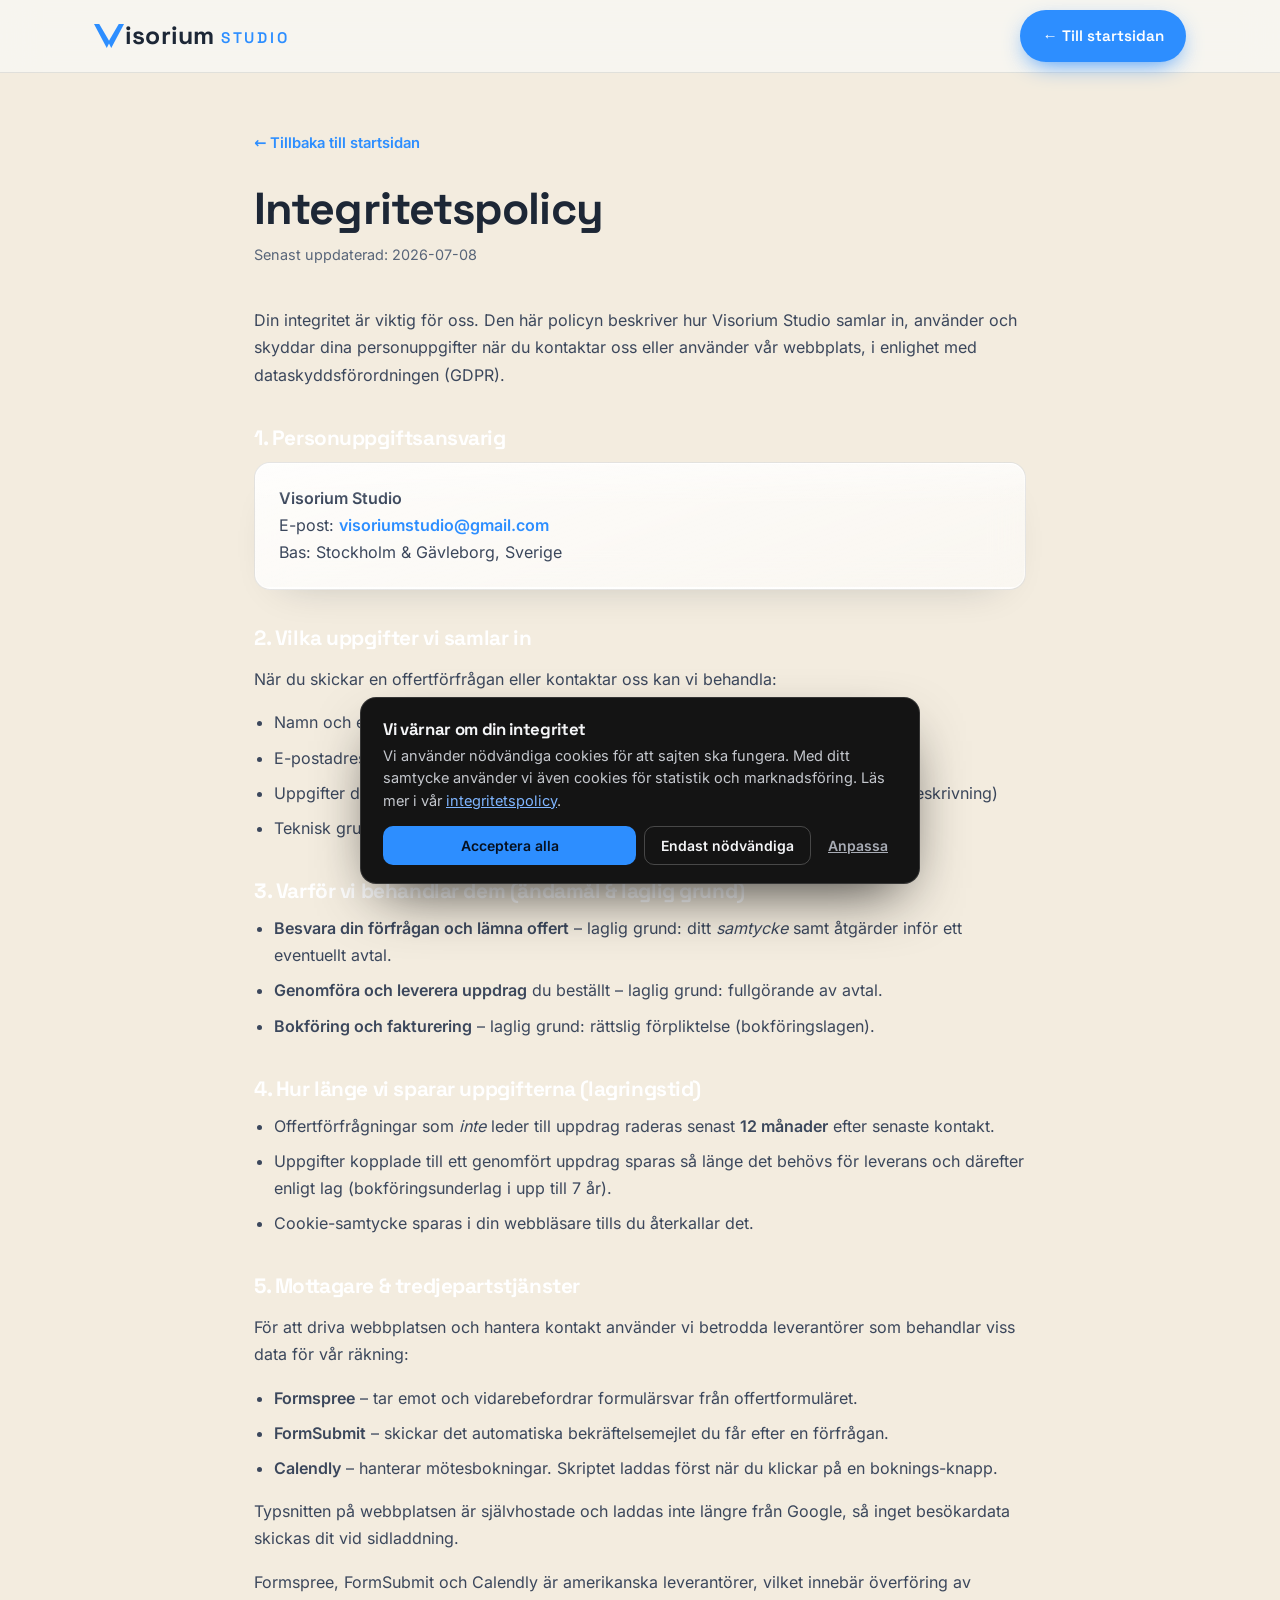
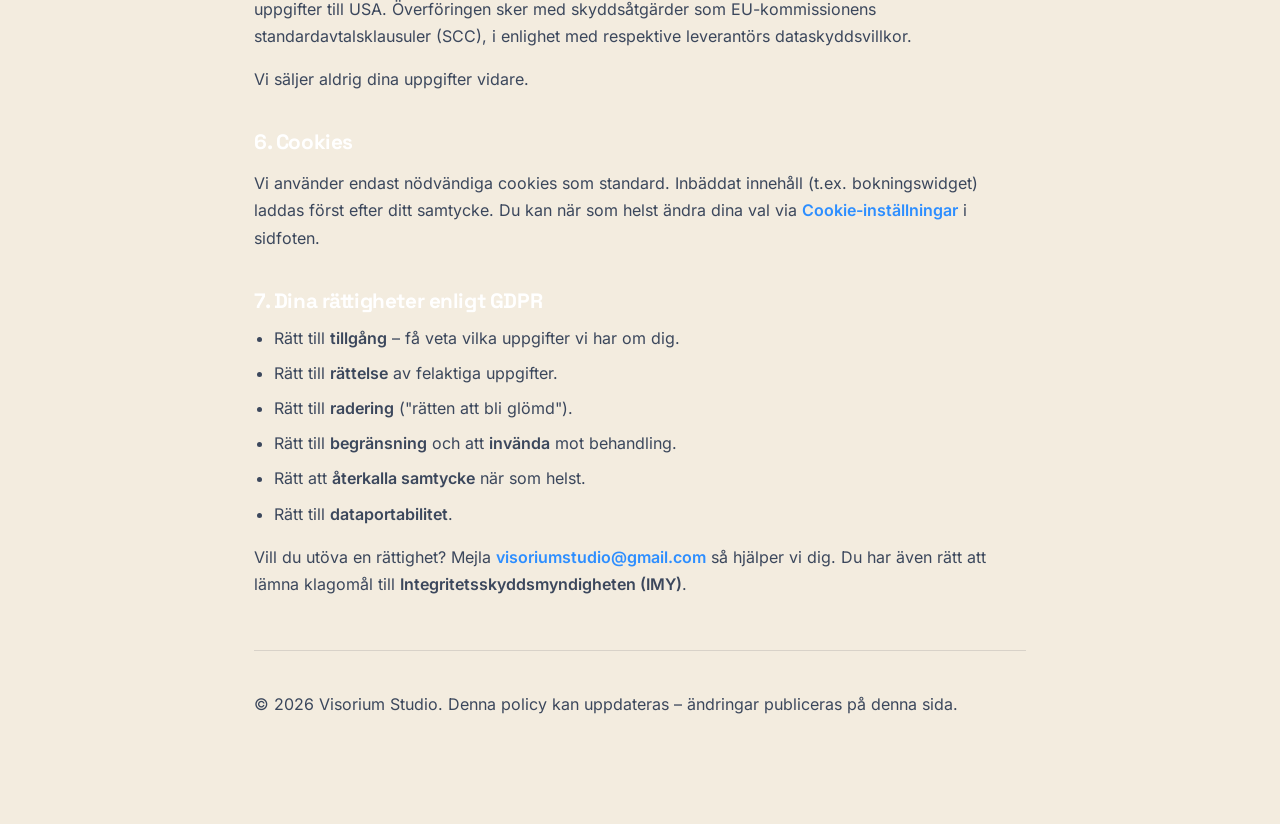
==== integritetspolicy.html @ 83ce9130 "Cookie-samtycke: visa rutan vid varje besök + på alla sidor - consent.js sparar nu valet i sessionSt" ====
<!DOCTYPE html>
<html lang="sv">
<head>
<meta charset="UTF-8" />
<meta name="viewport" content="width=device-width, initial-scale=1.0" />
<title>Integritetspolicy — Visorium Studio</title>
<meta name="description" content="Så behandlar Visorium Studio dina personuppgifter enligt GDPR – vilka uppgifter vi samlar in, varför, hur länge vi sparar dem och dina rättigheter." />
<meta name="robots" content="index,follow" />
<meta http-equiv="Content-Security-Policy" content="default-src 'self'; base-uri 'self'; object-src 'none'; img-src 'self' data:; font-src 'self'; style-src 'self' 'unsafe-inline'; script-src 'self' 'unsafe-inline'; form-action 'self'" />
<meta name="referrer" content="strict-origin-when-cross-origin" />
<meta name="theme-color" content="#1b2740" />
<link rel="stylesheet" href="fonts.css" />
<link rel="stylesheet" href="styles.css" />
<link rel="stylesheet" href="aura.css?v=5" />
<link rel="stylesheet" href="experience.css?v=3" />
<style>
  .legal-wrap{max-width:820px;margin:0 auto;padding:130px 24px 90px}
  .legal-back{display:inline-flex;align-items:center;gap:.5em;margin-bottom:28px}
  .legal h1{font-size:clamp(2rem,4vw,2.8rem);margin:0 0 10px}
  .legal .updated{color:var(--muted-2);font-size:.9rem;margin:0 0 40px}
  .legal h2{font-size:1.3rem;margin:38px 0 12px;color:#fff}
  .legal p,.legal li{color:var(--muted);font-size:1rem;line-height:1.7}
  .legal ul{padding-left:20px;display:grid;gap:8px;margin:0 0 8px}
  .legal a{color:var(--accent);font-weight:600}
  .legal .card{padding:22px 24px;margin:0 0 12px}
  .legal .card p{margin:0}
  .legal-foot{margin-top:52px;padding-top:24px;border-top:1px solid var(--border);color:var(--muted-2);font-size:.9rem}
</style>
</head>
<body>

<header class="site-header scrolled" id="header">
  <div class="container header-inner">
    <a href="index.html" class="brand" aria-label="Visorium Studio – till startsidan">
      <svg class="brand-mark" viewBox="0 0 80 64" aria-hidden="true">
        <polygon points="0,0 34,64 42,48 14,0" fill="var(--accent)"></polygon>
        <polygon points="80,0 46,64 38,48 66,0" fill="var(--accent)"></polygon>
      </svg>
      <span class="brand-word">isorium<span class="brand-sub">STUDIO</span></span>
    </a>
    <a href="index.html" class="btn btn-accent">← Till startsidan</a>
  </div>
</header>

<main id="main" class="legal">
  <div class="legal-wrap">
    <a href="index.html" class="legal-back card-link">← Tillbaka till startsidan</a>

    <h1>Integritetspolicy</h1>
    <p class="updated">Senast uppdaterad: 2026-07-08</p>

    <p>Din integritet är viktig för oss. Den här policyn beskriver hur Visorium Studio samlar in, använder och skyddar dina personuppgifter när du kontaktar oss eller använder vår webbplats, i enlighet med dataskyddsförordningen (GDPR).</p>

    <h2>1. Personuppgiftsansvarig</h2>
    <div class="card">
      <p><strong>Visorium Studio</strong><br />
      E-post: <a href="mailto:visoriumstudio@gmail.com">visoriumstudio@gmail.com</a><br />
      Bas: Stockholm &amp; Gävleborg, Sverige</p>
    </div>

    <h2>2. Vilka uppgifter vi samlar in</h2>
    <p>När du skickar en offertförfrågan eller kontaktar oss kan vi behandla:</p>
    <ul>
      <li>Namn och eventuellt företagsnamn</li>
      <li>E-postadress och telefonnummer</li>
      <li>Uppgifter du själv lämnar om ditt uppdrag (typ, budgetram, plats, önskad tidpunkt, beskrivning)</li>
      <li>Teknisk grunddata (t.ex. samtyckesval för cookies)</li>
    </ul>

    <h2>3. Varför vi behandlar dem (ändamål &amp; laglig grund)</h2>
    <ul>
      <li><strong>Besvara din förfrågan och lämna offert</strong> – laglig grund: ditt <em>samtycke</em> samt åtgärder inför ett eventuellt avtal.</li>
      <li><strong>Genomföra och leverera uppdrag</strong> du beställt – laglig grund: fullgörande av avtal.</li>
      <li><strong>Bokföring och fakturering</strong> – laglig grund: rättslig förpliktelse (bokföringslagen).</li>
    </ul>

    <h2>4. Hur länge vi sparar uppgifterna (lagringstid)</h2>
    <ul>
      <li>Offertförfrågningar som <em>inte</em> leder till uppdrag raderas senast <strong>12 månader</strong> efter senaste kontakt.</li>
      <li>Uppgifter kopplade till ett genomfört uppdrag sparas så länge det behövs för leverans och därefter enligt lag (bokföringsunderlag i upp till 7 år).</li>
      <li>Cookie-samtycke sparas i din webbläsare tills du återkallar det.</li>
    </ul>

    <h2>5. Mottagare &amp; tredjepartstjänster</h2>
    <p>För att driva webbplatsen och hantera kontakt använder vi betrodda leverantörer som behandlar viss data för vår räkning:</p>
    <ul>
      <li><strong>Formspree</strong> – tar emot och vidarebefordrar formulärsvar från offertformuläret.</li>
      <li><strong>FormSubmit</strong> – skickar det automatiska bekräftelsemejlet du får efter en förfrågan.</li>
      <li><strong>Calendly</strong> – hanterar mötesbokningar. Skriptet laddas först när du klickar på en boknings-knapp.</li>
    </ul>
    <p>Typsnitten på webbplatsen är självhostade och laddas inte längre från Google, så inget besökardata skickas dit vid sidladdning.</p>
    <p>Formspree, FormSubmit och Calendly är amerikanska leverantörer, vilket innebär överföring av uppgifter till USA. Överföringen sker med skyddsåtgärder som EU-kommissionens standardavtalsklausuler (SCC), i enlighet med respektive leverantörs dataskyddsvillkor.</p>
    <p>Vi säljer aldrig dina uppgifter vidare.</p>

    <h2>6. Cookies</h2>
    <p>Vi använder endast nödvändiga cookies som standard. Inbäddat innehåll (t.ex. bokningswidget) laddas först efter ditt samtycke. Du kan när som helst ändra dina val via <a href="index.html" data-cookie-settings>Cookie-inställningar</a> i sidfoten.</p>

    <h2>7. Dina rättigheter enligt GDPR</h2>
    <ul>
      <li>Rätt till <strong>tillgång</strong> – få veta vilka uppgifter vi har om dig.</li>
      <li>Rätt till <strong>rättelse</strong> av felaktiga uppgifter.</li>
      <li>Rätt till <strong>radering</strong> ("rätten att bli glömd").</li>
      <li>Rätt till <strong>begränsning</strong> och att <strong>invända</strong> mot behandling.</li>
      <li>Rätt att <strong>återkalla samtycke</strong> när som helst.</li>
      <li>Rätt till <strong>dataportabilitet</strong>.</li>
    </ul>
    <p>Vill du utöva en rättighet? Mejla <a href="mailto:visoriumstudio@gmail.com">visoriumstudio@gmail.com</a> så hjälper vi dig. Du har även rätt att lämna klagomål till <strong>Integritetsskyddsmyndigheten (IMY)</strong>.</p>

    <div class="legal-foot">
      <p>© <span id="year"></span> Visorium Studio. Denna policy kan uppdateras – ändringar publiceras på denna sida.</p>
    </div>
  </div>
</main>

<script>document.getElementById('year').textContent=new Date().getFullYear();</script>
<script src="consent.js?v=3"></script>
</body>
</html>
---- fonts.css ----
/* latin-ext */
@font-face {
  font-family: 'Inter';
  font-style: normal;
  font-weight: 400;
  font-display: swap;
  src: url(/fonts/inter-latin-ext.woff2) format('woff2');
  unicode-range: U+0100-02BA, U+02BD-02C5, U+02C7-02CC, U+02CE-02D7, U+02DD-02FF, U+0304, U+0308, U+0329, U+1D00-1DBF, U+1E00-1E9F, U+1EF2-1EFF, U+2020, U+20A0-20AB, U+20AD-20C0, U+2113, U+2C60-2C7F, U+A720-A7FF;
}
/* latin */
@font-face {
  font-family: 'Inter';
  font-style: normal;
  font-weight: 400;
  font-display: swap;
  src: url(/fonts/inter-latin.woff2) format('woff2');
  unicode-range: U+0000-00FF, U+0131, U+0152-0153, U+02BB-02BC, U+02C6, U+02DA, U+02DC, U+0304, U+0308, U+0329, U+2000-206F, U+20AC, U+2122, U+2191, U+2193, U+2212, U+2215, U+FEFF, U+FFFD;
}
/* latin-ext */
@font-face {
  font-family: 'Inter';
  font-style: normal;
  font-weight: 500;
  font-display: swap;
  src: url(/fonts/inter-latin-ext.woff2) format('woff2');
  unicode-range: U+0100-02BA, U+02BD-02C5, U+02C7-02CC, U+02CE-02D7, U+02DD-02FF, U+0304, U+0308, U+0329, U+1D00-1DBF, U+1E00-1E9F, U+1EF2-1EFF, U+2020, U+20A0-20AB, U+20AD-20C0, U+2113, U+2C60-2C7F, U+A720-A7FF;
}
/* latin */
@font-face {
  font-family: 'Inter';
  font-style: normal;
  font-weight: 500;
  font-display: swap;
  src: url(/fonts/inter-latin.woff2) format('woff2');
  unicode-range: U+0000-00FF, U+0131, U+0152-0153, U+02BB-02BC, U+02C6, U+02DA, U+02DC, U+0304, U+0308, U+0329, U+2000-206F, U+20AC, U+2122, U+2191, U+2193, U+2212, U+2215, U+FEFF, U+FFFD;
}
/* latin-ext */
@font-face {
  font-family: 'Inter';
  font-style: normal;
  font-weight: 600;
  font-display: swap;
  src: url(/fonts/inter-latin-ext.woff2) format('woff2');
  unicode-range: U+0100-02BA, U+02BD-02C5, U+02C7-02CC, U+02CE-02D7, U+02DD-02FF, U+0304, U+0308, U+0329, U+1D00-1DBF, U+1E00-1E9F, U+1EF2-1EFF, U+2020, U+20A0-20AB, U+20AD-20C0, U+2113, U+2C60-2C7F, U+A720-A7FF;
}
/* latin */
@font-face {
  font-family: 'Inter';
  font-style: normal;
  font-weight: 600;
  font-display: swap;
  src: url(/fonts/inter-latin.woff2) format('woff2');
  unicode-range: U+0000-00FF, U+0131, U+0152-0153, U+02BB-02BC, U+02C6, U+02DA, U+02DC, U+0304, U+0308, U+0329, U+2000-206F, U+20AC, U+2122, U+2191, U+2193, U+2212, U+2215, U+FEFF, U+FFFD;
}
/* latin-ext */
@font-face {
  font-family: 'Space Grotesk';
  font-style: normal;
  font-weight: 500;
  font-display: swap;
  src: url(/fonts/spacegrotesk-latin-ext.woff2) format('woff2');
  unicode-range: U+0100-02BA, U+02BD-02C5, U+02C7-02CC, U+02CE-02D7, U+02DD-02FF, U+0304, U+0308, U+0329, U+1D00-1DBF, U+1E00-1E9F, U+1EF2-1EFF, U+2020, U+20A0-20AB, U+20AD-20C0, U+2113, U+2C60-2C7F, U+A720-A7FF;
}
/* latin */
@font-face {
  font-family: 'Space Grotesk';
  font-style: normal;
  font-weight: 500;
  font-display: swap;
  src: url(/fonts/spacegrotesk-latin.woff2) format('woff2');
  unicode-range: U+0000-00FF, U+0131, U+0152-0153, U+02BB-02BC, U+02C6, U+02DA, U+02DC, U+0304, U+0308, U+0329, U+2000-206F, U+20AC, U+2122, U+2191, U+2193, U+2212, U+2215, U+FEFF, U+FFFD;
}
/* latin-ext */
@font-face {
  font-family: 'Space Grotesk';
  font-style: normal;
  font-weight: 600;
  font-display: swap;
  src: url(/fonts/spacegrotesk-latin-ext.woff2) format('woff2');
  unicode-range: U+0100-02BA, U+02BD-02C5, U+02C7-02CC, U+02CE-02D7, U+02DD-02FF, U+0304, U+0308, U+0329, U+1D00-1DBF, U+1E00-1E9F, U+1EF2-1EFF, U+2020, U+20A0-20AB, U+20AD-20C0, U+2113, U+2C60-2C7F, U+A720-A7FF;
}
/* latin */
@font-face {
  font-family: 'Space Grotesk';
  font-style: normal;
  font-weight: 600;
  font-display: swap;
  src: url(/fonts/spacegrotesk-latin.woff2) format('woff2');
  unicode-range: U+0000-00FF, U+0131, U+0152-0153, U+02BB-02BC, U+02C6, U+02DA, U+02DC, U+0304, U+0308, U+0329, U+2000-206F, U+20AC, U+2122, U+2191, U+2193, U+2212, U+2215, U+FEFF, U+FFFD;
}
/* latin-ext */
@font-face {
  font-family: 'Space Grotesk';
  font-style: normal;
  font-weight: 700;
  font-display: swap;
  src: url(/fonts/spacegrotesk-latin-ext.woff2) format('woff2');
  unicode-range: U+0100-02BA, U+02BD-02C5, U+02C7-02CC, U+02CE-02D7, U+02DD-02FF, U+0304, U+0308, U+0329, U+1D00-1DBF, U+1E00-1E9F, U+1EF2-1EFF, U+2020, U+20A0-20AB, U+20AD-20C0, U+2113, U+2C60-2C7F, U+A720-A7FF;
}
/* latin */
@font-face {
  font-family: 'Space Grotesk';
  font-style: normal;
  font-weight: 700;
  font-display: swap;
  src: url(/fonts/spacegrotesk-latin.woff2) format('woff2');
  unicode-range: U+0000-00FF, U+0131, U+0152-0153, U+02BB-02BC, U+02C6, U+02DA, U+02DC, U+0304, U+0308, U+0329, U+2000-206F, U+20AC, U+2122, U+2191, U+2193, U+2212, U+2215, U+FEFF, U+FFFD;
}
---- styles.css ----
/* ===== Visorium Studio — styles ===== */
/* Exklusiv mörkblå profil. Byt accent på EN rad: --accent (CTA) / --accent-2 (highlight). */
:root{
  --bg:#0c0c0c;            /* Neutral svart bas (som aura) */
  --bg-alt:#121212;
  --surface:#171717;
  --surface-2:#1f1f1f;
  --border:rgba(255,255,255,.08);
  --border-strong:rgba(255,255,255,.16);
  --text:#f4f5f7;
  --muted:#a8acb5;
  --muted-2:#7c7f88;
  --accent:#2D8EFF;        /* Elektrisk blå – CTA, länkar, fokus */
  --accent-deep:#1B6FE0;
  --accent-soft:rgba(45,142,255,.14);
  --accent-2:#5FE0FF;      /* Isblå/cyan – highlight, ikon-glow, läges-signatur */
  --radius:16px;
  --radius-sm:10px;
  --maxw:1140px;
  --ease:cubic-bezier(.2,.7,.2,1);
  --shadow:0 24px 60px -28px rgba(0,0,0,.75);
}

*{box-sizing:border-box}
html{scroll-behavior:smooth}
body{
  margin:0;background:var(--bg);color:var(--text);
  font-family:Inter,-apple-system,system-ui,"Segoe UI",sans-serif;
  font-size:16px;line-height:1.6;-webkit-font-smoothing:antialiased;
  overflow-x:hidden;
}
h1,h2,h3,h4{font-family:"Space Grotesk",Inter,sans-serif;line-height:1.1;letter-spacing:-.02em;margin:0}
a{color:inherit;text-decoration:none}
img,svg{max-width:100%;display:block}
.container{width:100%;max-width:var(--maxw);margin:0 auto;padding:0 24px}
.container.narrow{max-width:820px}

/* ===== Buttons ===== */
.btn{
  display:inline-flex;align-items:center;gap:.5em;cursor:pointer;
  font-family:"Space Grotesk",sans-serif;font-weight:600;font-size:.95rem;
  padding:.85em 1.4em;border-radius:999px;border:1px solid transparent;
  transition:transform .2s var(--ease),background .2s,border-color .2s,box-shadow .2s;
  white-space:nowrap;
}
.btn:active{transform:translateY(1px)}
.btn-accent{background:var(--accent);color:#06101f;box-shadow:0 8px 24px -8px var(--accent)}
.btn-accent:hover{background:#4FA0FF;transform:translateY(-2px)}
.btn-ghost{background:transparent;color:var(--text);border-color:var(--border-strong)}
.btn-ghost:hover{border-color:var(--accent);color:#fff}
.btn-outline{background:transparent;color:var(--text);border-color:var(--border-strong)}
.btn-outline:hover{border-color:var(--accent);background:var(--accent-soft)}
.btn.full{width:100%;justify-content:center}
.play{font-size:.7em}

/* ===== Header ===== */
.site-header{
  position:fixed;top:0;left:0;right:0;z-index:100;
  padding:18px 0;transition:padding .3s var(--ease),background .3s,border-color .3s;
  border-bottom:1px solid transparent;
}
.site-header.scrolled{
  padding:10px 0;background:rgba(12,12,12,.82);backdrop-filter:blur(14px);
  border-bottom-color:var(--border);
}
.header-inner{display:flex;align-items:center;justify-content:space-between;gap:24px}
.brand{display:flex;align-items:center;gap:0}
.brand-mark{width:30px;height:34px;flex:0 0 auto;margin-right:1px}
.brand-word{font-family:"Space Grotesk",sans-serif;font-weight:700;font-size:1.55rem;letter-spacing:.01em}
.brand-sub{color:var(--accent);font-weight:600;margin-left:.4em;letter-spacing:.18em;font-size:.62em;vertical-align:middle}
.nav{display:flex;align-items:center;gap:30px}
.nav a{color:var(--muted);font-size:.95rem;font-weight:500;transition:color .2s}
.nav a:hover{color:#fff}
.nav .nav-cta{color:#06101f}
.nav .nav-cta:hover{color:#06101f}

.menu-toggle{display:none;flex-direction:column;gap:5px;background:none;border:0;cursor:pointer;padding:8px}
.menu-toggle span{width:24px;height:2px;background:var(--text);transition:.3s var(--ease)}
.menu-toggle[aria-expanded="true"] span:nth-child(1){transform:translateY(7px) rotate(45deg)}
.menu-toggle[aria-expanded="true"] span:nth-child(2){opacity:0}
.menu-toggle[aria-expanded="true"] span:nth-child(3){transform:translateY(-7px) rotate(-45deg)}

/* ===== Lägesväljare (Företag / Privat) — fungerar även som lägesindikator ===== */
.mode-toggle{display:inline-flex;background:#161616;border:1.5px solid var(--border-strong);border-radius:999px;padding:6px;gap:6px;flex:0 0 auto;box-shadow:inset 0 1px 0 rgba(255,255,255,.04),0 8px 26px -14px rgba(0,0,0,.9)}
.mode-toggle a,.mode-toggle button{
  position:relative;display:inline-flex;align-items:center;gap:.5em;padding:.74em 2.2em;border-radius:999px;
  border:0;background:transparent;cursor:pointer;
  font-family:"Space Grotesk",sans-serif;font-weight:700;font-size:1.16rem;letter-spacing:.015em;color:#C2CEE6;
  transition:background .22s var(--ease),color .22s var(--ease),box-shadow .22s,transform .22s var(--ease);
}
.mode-toggle a:hover,.mode-toggle button:hover{color:#fff;background:rgba(255,255,255,.05)}
/* Aktiv flik – Företag = elektrisk blå, Privat = isblå/cyan (olika blåa toner för tydlig skillnad) */
.mode-toggle a.active,.mode-toggle button.active{color:#04101f;transform:translateY(-1px)}
.mode-toggle [data-mode="foretag"].active,.mode-toggle a.active{
  background:linear-gradient(135deg,#1668FF 0%,#3B9BFF 100%);
  box-shadow:0 0 0 1px rgba(59,155,255,.65),0 10px 26px -8px rgba(22,104,255,.9),0 0 22px -4px rgba(59,155,255,.55);
}
.mode-toggle [data-mode="privat"].active{
  background:linear-gradient(135deg,#2FB8FF 0%,#5FE0FF 100%);
  box-shadow:0 0 0 1px rgba(95,224,255,.7),0 10px 26px -8px rgba(47,184,255,.9),0 0 22px -4px rgba(95,224,255,.6);
}
.mode-toggle a.active:hover,.mode-toggle button.active:hover{color:#04101f}

/* ===== LÄGES-VYER (Företag / Privat på samma sida) ===== */
.mode-view[hidden]{display:none}
/* Privat och Företag delar samma neutrala uttryck – inga separata signaturtoner */

/* ===== Gaffel-startsida (välj Företag / Privat) ===== */
.fork{position:relative;min-height:100vh;display:flex;flex-direction:column;overflow:hidden}
.fork-top{position:relative;z-index:2;text-align:center;padding:120px 24px 30px;max-width:760px;margin:0 auto}
.fork-top h1{font-size:clamp(2rem,5vw,3.2rem);margin:.5em 0 .35em;font-weight:700}
.fork-top .lead{color:var(--muted);font-size:1.08rem;margin:0 auto;max-width:600px}
.fork-split{position:relative;z-index:2;flex:1;display:grid;grid-template-columns:1fr 1fr;gap:0;min-height:460px}
.fork-side{
  position:relative;display:flex;flex-direction:column;justify-content:flex-end;
  padding:48px 44px;overflow:hidden;border-top:1px solid var(--border);
  transition:flex .3s var(--ease);text-decoration:none;
}
.fork-side+.fork-side{border-left:1px solid var(--border)}
.fork-side::before{
  content:"";position:absolute;inset:0;z-index:0;background-size:cover;background-position:center;
  opacity:.32;transition:opacity .4s var(--ease),transform .6s var(--ease);transform:scale(1.02);
}
.fork-side.b2b::before{background-image:linear-gradient(180deg,rgba(12,12,12,.4),rgba(12,12,12,.92)),url('https://picsum.photos/seed/visorium-fork-b2b/1000/1200')}
.fork-side.b2c::before{background-image:linear-gradient(180deg,rgba(12,12,12,.4),rgba(12,12,12,.92)),url('https://picsum.photos/seed/visorium-fork-b2c/1000/1200')}
.fork-side:hover::before{opacity:.5;transform:scale(1.06)}
.fork-side:hover{border-color:var(--accent)}
.fork-inner{position:relative;z-index:1;max-width:420px}
.fork-label{font-family:"Space Grotesk",sans-serif;font-size:.72rem;font-weight:600;letter-spacing:.18em;text-transform:uppercase;color:var(--accent)}
.fork-side.b2c .fork-label{color:var(--accent-2)}
.fork-inner h2{font-size:clamp(1.6rem,3vw,2.2rem);margin:.5em 0 .4em}
.fork-inner p{color:var(--muted);font-size:1rem;margin:0 0 22px}
.fork-micro{display:block;margin-top:16px;color:var(--muted-2);font-size:.82rem;letter-spacing:.04em}
.fork-bottom{position:relative;z-index:2;text-align:center;padding:26px 24px 40px;color:var(--muted-2);font-size:.85rem;border-top:1px solid var(--border)}
.fork-bg{position:absolute;inset:0;z-index:0;
  background:radial-gradient(90% 60% at 50% -10%,rgba(45,142,255,.10),transparent 60%),linear-gradient(180deg,#161616,var(--bg) 70%)}
@media(max-width:760px){
  .mode-toggle a,.mode-toggle button{padding:.6em 1.4em;font-size:1.02rem}
  .fork-split{grid-template-columns:1fr}
  .fork-side+.fork-side{border-left:0}
  .fork-top{padding-top:104px}
}

/* ===== Hero ===== */
.hero{position:relative;padding:170px 0 90px;overflow:hidden}
.hero-bg{
  position:absolute;inset:0;z-index:0;
  background:
    radial-gradient(90% 60% at 50% -10%, rgba(45,142,255,.10), transparent 60%),
    radial-gradient(70% 60% at 0% 110%, rgba(95,224,255,.05), transparent 60%),
    linear-gradient(180deg,#161616 0%,var(--bg) 70%);
}
.hero-bg::after{
  content:"";position:absolute;inset:0;opacity:.5;
  background-image:radial-gradient(rgba(255,255,255,.05) 1px,transparent 1px);
  background-size:32px 32px;mask-image:linear-gradient(180deg,#000,transparent 80%);
}
.hero-inner{position:relative;z-index:1;max-width:780px}
.hero h1{font-size:clamp(2.4rem,6vw,4rem);margin:.4em 0 .35em;font-weight:700}
.hl{color:var(--accent)}
.lead{color:var(--muted);font-size:1.12rem;max-width:620px}
.eyebrow{
  display:inline-flex;align-items:center;gap:.6em;text-transform:uppercase;
  letter-spacing:.18em;font-size:.72rem;font-weight:600;color:var(--accent);margin:0;
}
.eyebrow .dot{width:6px;height:6px;border-radius:50%;background:var(--accent);box-shadow:0 0 0 4px var(--accent-soft)}
.hero-actions{display:flex;flex-wrap:wrap;gap:14px;margin:32px 0 0}
.hero-stats{display:flex;flex-wrap:wrap;gap:48px;margin-top:54px;padding-top:30px;border-top:1px solid var(--border)}
.stat{display:flex;flex-direction:column}
.stat-num{font-family:"Space Grotesk",sans-serif;font-size:1.9rem;font-weight:700;color:#fff}
.stat-label{color:var(--muted-2);font-size:.85rem;max-width:160px}

/* ===== Trust ===== */
.trust{padding:34px 0;border-top:1px solid var(--border);border-bottom:1px solid var(--border);background:var(--bg-alt)}
.trust-label{text-align:center;color:var(--muted-2);font-size:.85rem;margin:0 0 18px}
.trust-logos{display:flex;flex-wrap:wrap;justify-content:center;gap:18px 44px}
.trust-logos span{
  font-family:"Space Grotesk",sans-serif;font-weight:600;letter-spacing:.14em;
  font-size:.85rem;color:var(--muted-2);opacity:.65;transition:opacity .2s,color .2s;
}
.trust-logos span:hover{opacity:1;color:var(--accent)}

/* ===== Sections ===== */
.section{padding:96px 0}
.section-alt{background:var(--bg-alt)}
.section-head{max-width:680px;margin:0 0 52px}
.section-head.center{margin-left:auto;margin-right:auto;text-align:center}
.section-head h2{font-size:clamp(1.9rem,4vw,2.7rem);margin:.35em 0 .3em}
.section-sub{color:var(--muted);font-size:1.05rem;margin:0}

/* ===== Grid + Cards ===== */
.grid{display:grid;gap:24px}
.grid-3{grid-template-columns:repeat(3,1fr)}
.card{
  background:var(--surface);border:1px solid var(--border);border-radius:var(--radius);
  padding:30px;transition:transform .3s var(--ease),border-color .3s,box-shadow .3s;position:relative;
}
.card:hover{transform:translateY(-4px);border-color:var(--border-strong);box-shadow:var(--shadow)}
.card-icon{
  width:46px;height:46px;display:grid;place-items:center;color:var(--accent);
  background:var(--accent-soft);border:1px solid var(--border);border-radius:12px;margin-bottom:18px;
}
.card-icon svg{width:22px;height:22px}
.cc-icon svg{width:20px;height:20px;color:var(--accent)}
.btn-ico{width:18px;height:18px;flex:0 0 auto}
.card h3{font-size:1.3rem;margin-bottom:10px}
.card p{color:var(--muted);margin:0 0 18px;font-size:.97rem}
.ticks{list-style:none;padding:0;margin:0 0 22px;display:grid;gap:10px}
.ticks li{position:relative;padding-left:26px;color:var(--text);font-size:.93rem}
.ticks li::before{
  content:"✓";position:absolute;left:0;top:0;color:var(--accent);font-weight:700;
}
.card-link{color:var(--accent);font-weight:600;font-size:.92rem;display:inline-flex;gap:.4em;transition:gap .2s}
.card-link:hover{gap:.7em}

/* ===== Portfolio / Arbeten ===== */
.port-filters{display:flex;flex-wrap:wrap;gap:10px;margin:0 0 30px}
.port-filter{
  background:var(--surface);border:1px solid var(--border);color:var(--muted);cursor:pointer;
  font-family:"Space Grotesk",sans-serif;font-weight:500;font-size:.9rem;
  padding:.55em 1.15em;border-radius:999px;transition:.2s var(--ease);
}
.port-filter:hover{border-color:var(--border-strong);color:var(--text)}
.port-filter.active{background:var(--accent);color:#06101f;border-color:var(--accent)}

.port-grid{
  display:grid;grid-template-columns:repeat(3,1fr);
  grid-auto-rows:230px;gap:16px;
}
.work{
  position:relative;margin:0;overflow:hidden;border-radius:var(--radius);
  border:1px solid var(--border);cursor:pointer;background:var(--surface-2);
  transition:opacity .35s var(--ease),transform .35s var(--ease),border-color .3s;
}
.work.tall{grid-row:span 2}
.work img{width:100%;height:100%;object-fit:cover;transition:transform .5s var(--ease);display:block}
.work:hover{border-color:var(--border-strong)}
.work:hover img{transform:scale(1.06)}
.work::after{
  content:"";position:absolute;inset:0;
  background:linear-gradient(180deg,transparent 45%,rgba(12,12,12,.85));
  opacity:.7;transition:opacity .3s;
}
.work:hover::after{opacity:.9}
.work-cap{
  position:absolute;left:16px;right:16px;bottom:14px;z-index:2;
  display:flex;flex-direction:column;gap:5px;
  transform:translateY(6px);opacity:.92;transition:transform .3s var(--ease),opacity .3s;
}
.work:hover .work-cap{transform:none;opacity:1}
.work-tag{
  align-self:flex-start;font-family:"Space Grotesk",sans-serif;font-size:.66rem;font-weight:600;
  letter-spacing:.12em;text-transform:uppercase;color:var(--accent);
  background:rgba(12,12,12,.6);border:1px solid var(--border);padding:.25em .7em;border-radius:999px;
}
.work-title{color:#fff;font-family:"Space Grotesk",sans-serif;font-weight:600;font-size:1.02rem}
.work-sub{color:var(--muted);font-size:.82rem;line-height:1.35;max-width:90%}

/* ===== KUNDOMDÖMEN / TESTIMONIALS ===== */
.review{display:flex;flex-direction:column}
.review .stars{color:var(--accent);letter-spacing:.15em;font-size:.95rem;margin-bottom:12px}
.review p{font-style:italic;color:var(--text);font-size:1rem;line-height:1.55;margin-bottom:18px;flex:1}
.review .who{display:flex;flex-direction:column;gap:2px}
.review .who strong{color:#fff;font-family:"Space Grotesk",sans-serif;font-size:.98rem}
.review .who span{color:var(--muted-2);font-size:.85rem}

/* ===== KUNDLOGGAR ===== */
.client-logos{
  display:flex;flex-wrap:wrap;justify-content:center;align-items:center;gap:20px 38px;margin-top:34px;
}
.client-logos .logo{
  display:inline-flex;align-items:center;gap:9px;padding:.7em 1.25em;border-radius:12px;
  background:var(--surface);border:1px solid var(--border);
  font-family:"Space Grotesk",sans-serif;font-weight:600;font-size:.95rem;letter-spacing:.01em;
  color:var(--muted);opacity:.85;transition:opacity .25s var(--ease),color .25s,border-color .25s,transform .25s var(--ease);
}
.client-logos .logo svg{width:18px;height:18px;color:var(--accent);flex:0 0 auto}
.client-logos .logo:hover{opacity:1;color:#fff;border-color:var(--border-strong);transform:translateY(-2px)}
.work-play{
  position:absolute;top:50%;left:50%;transform:translate(-50%,-50%);z-index:2;
  width:54px;height:54px;display:grid;place-items:center;border-radius:50%;
  background:rgba(12,12,12,.55);border:1px solid var(--border-strong);color:#fff;
  backdrop-filter:blur(4px);transition:.3s var(--ease);
}
.work-play svg{width:22px;height:22px;margin-left:2px}
.work:hover .work-play{background:var(--accent);color:#06101f;transform:translate(-50%,-50%) scale(1.08)}
.work.hide{display:none}
.port-note{text-align:center;color:var(--muted);font-size:.95rem;margin:34px 0 0}
.port-note a{color:var(--accent);font-weight:600}

/* ===== Lightbox ===== */
.lightbox{
  position:fixed;inset:0;z-index:200;display:none;place-items:center;padding:32px;
  background:rgba(8,8,8,.92);backdrop-filter:blur(6px);
}
.lightbox.open{display:grid;animation:fade .25s var(--ease)}
.lightbox-inner{margin:0;max-width:min(1000px,92vw);max-height:88vh;display:flex;flex-direction:column;gap:14px}
.lightbox-inner img{width:100%;max-height:78vh;object-fit:contain;border-radius:var(--radius)}
.lightbox-inner video{width:100%;max-height:78vh;border-radius:var(--radius);background:#000}
.lightbox-inner figcaption{color:var(--muted);text-align:center;font-size:.95rem}
.lightbox-close{
  position:absolute;top:20px;right:24px;width:46px;height:46px;border-radius:50%;
  background:var(--surface);border:1px solid var(--border-strong);color:#fff;
  font-size:1.6rem;line-height:1;cursor:pointer;transition:.2s;
}
.lightbox-close:hover{background:var(--accent);color:#06101f;border-color:var(--accent)}

/* ===== Portfolio / Arbeten ===== */
.port-filters{display:flex;flex-wrap:wrap;gap:10px;margin:0 0 30px}
.port-filter{
  background:var(--surface);border:1px solid var(--border);color:var(--muted);cursor:pointer;
  font-family:"Space Grotesk",sans-serif;font-weight:500;font-size:.9rem;
  padding:.55em 1.15em;border-radius:999px;transition:.2s var(--ease);
}
.port-filter:hover{border-color:var(--border-strong);color:var(--text)}
.port-filter.active{background:var(--accent);color:#06101f;border-color:var(--accent)}

.port-grid{
  display:grid;grid-template-columns:repeat(3,1fr);
  grid-auto-rows:230px;gap:16px;
}
.work{
  position:relative;margin:0;overflow:hidden;border-radius:var(--radius);
  border:1px solid var(--border);cursor:pointer;background:var(--surface-2);
  transition:opacity .35s var(--ease),transform .35s var(--ease),border-color .3s;
}
.work.tall{grid-row:span 2}
.work img{width:100%;height:100%;object-fit:cover;transition:transform .5s var(--ease);display:block}
.work:hover{border-color:var(--border-strong)}
.work:hover img{transform:scale(1.06)}
.work::after{
  content:"";position:absolute;inset:0;
  background:linear-gradient(180deg,transparent 45%,rgba(12,12,12,.85));
  opacity:.7;transition:opacity .3s;
}
.work:hover::after{opacity:.9}
.work-cap{
  position:absolute;left:16px;right:16px;bottom:14px;z-index:2;
  display:flex;flex-direction:column;gap:5px;
  transform:translateY(6px);opacity:.92;transition:transform .3s var(--ease),opacity .3s;
}
.work:hover .work-cap{transform:none;opacity:1}
.work-tag{
  align-self:flex-start;font-family:"Space Grotesk",sans-serif;font-size:.66rem;font-weight:600;
  letter-spacing:.12em;text-transform:uppercase;color:var(--accent);
  background:rgba(12,12,12,.6);border:1px solid var(--border);padding:.25em .7em;border-radius:999px;
}
.work-title{color:#fff;font-family:"Space Grotesk",sans-serif;font-weight:600;font-size:1.02rem}
.work-play{
  position:absolute;top:50%;left:50%;transform:translate(-50%,-50%);z-index:2;
  width:54px;height:54px;display:grid;place-items:center;border-radius:50%;
  background:rgba(12,12,12,.55);border:1px solid var(--border-strong);color:#fff;
  backdrop-filter:blur(4px);transition:.3s var(--ease);
}
.work-play svg{width:22px;height:22px;margin-left:2px}
.work:hover .work-play{background:var(--accent);color:#06101f;transform:translate(-50%,-50%) scale(1.08)}
.work.hide{display:none}
.port-note{text-align:center;color:var(--muted);font-size:.95rem;margin:34px 0 0}
.port-note a{color:var(--accent);font-weight:600}

/* ===== Lightbox ===== */
.lightbox{
  position:fixed;inset:0;z-index:200;display:none;place-items:center;padding:32px;
  background:rgba(4,7,14,.92);backdrop-filter:blur(6px);
}
.lightbox.open{display:grid;animation:fade .25s var(--ease)}
.lightbox-inner{margin:0;max-width:min(1000px,92vw);max-height:88vh;display:flex;flex-direction:column;gap:14px}
.lightbox-inner img{width:100%;max-height:78vh;object-fit:contain;border-radius:var(--radius)}
.lightbox-inner video{width:100%;max-height:78vh;border-radius:var(--radius);background:#000}
.lightbox-inner figcaption{color:var(--muted);text-align:center;font-size:.95rem}
.lightbox-close{
  position:absolute;top:20px;right:24px;width:46px;height:46px;border-radius:50%;
  background:var(--surface);border:1px solid var(--border-strong);color:#fff;
  font-size:1.6rem;line-height:1;cursor:pointer;transition:.2s;
}
.lightbox-close:hover{background:var(--accent);color:#06101f;border-color:var(--accent)}

/* ===== Process ===== */
.steps{list-style:none;padding:0;margin:0;display:grid;grid-template-columns:repeat(5,1fr);gap:0;
  border:1px solid var(--border);border-radius:var(--radius);overflow:hidden;background:var(--surface)}
.step{padding:28px 24px;border-right:1px solid var(--border);position:relative}
.step:last-child{border-right:0}
.step-num{font-family:"Space Grotesk",sans-serif;color:var(--accent);font-weight:700;font-size:.9rem;letter-spacing:.1em}
.step h3{font-size:1.12rem;margin:14px 0 8px}
.step p{color:var(--muted);font-size:.9rem;margin:0}

/* ===== Pricing ===== */
.pricing .price{display:flex;flex-direction:column}
.price-tagline{color:var(--muted-2);font-size:.9rem;margin:6px 0 16px !important}
.price-amount{font-family:"Space Grotesk",sans-serif;font-size:2rem;font-weight:700;color:#fff;margin:0 !important}
.price-meta{color:var(--muted-2);font-size:.82rem;margin:4px 0 22px !important;padding-bottom:20px;border-bottom:1px solid var(--border)}
.price .ticks{margin-top:4px}
.best-for{margin-top:auto !important;padding:12px;text-align:center;font-size:.84rem;color:var(--muted);
  border:1px dashed var(--border-strong);border-radius:var(--radius-sm);margin-bottom:16px !important}
.price.featured{border-color:var(--accent);box-shadow:0 0 0 1px var(--accent),var(--shadow)}
.badge{
  position:absolute;top:-13px;left:50%;transform:translateX(-50%);
  background:var(--accent);color:#06101f;font-family:"Space Grotesk",sans-serif;font-weight:600;
  font-size:.78rem;padding:.35em 1em;border-radius:999px;white-space:nowrap;
}

/* ===== Om oss ===== */
.om-grid{display:grid;grid-template-columns:1fr 1fr;gap:56px;align-items:start}
.om-text h2{font-size:clamp(1.9rem,4vw,2.6rem);margin:.35em 0 .5em}
.om-text p{color:var(--muted);margin:0 0 18px}
.om-cards{display:grid;gap:18px}
.card.mini{padding:24px}
.card.mini:hover{transform:none}
.mini-bar{display:block;width:34px;height:3px;background:var(--accent);border-radius:2px;margin-bottom:14px}
.card.mini h3{font-size:1.1rem;margin-bottom:8px}
.card.mini p{margin:0;font-size:.93rem}
.callout{background:var(--accent-soft);border:1px solid rgba(45,142,255,.3);border-radius:var(--radius);
  padding:20px 22px;color:var(--text);font-size:.95rem}
.callout strong{color:var(--accent)}

/* ===== FAQ ===== */
.faq{display:grid;gap:0;border-top:1px solid var(--border)}
.faq-item{border-bottom:1px solid var(--border)}
.faq-q{
  width:100%;text-align:left;background:none;border:0;cursor:pointer;color:var(--text);
  font-family:"Space Grotesk",sans-serif;font-size:1.08rem;font-weight:500;
  padding:24px 44px 24px 4px;position:relative;transition:color .2s;
}
.faq-q:hover{color:var(--accent)}
.faq-q[aria-expanded="true"]{color:var(--accent)}
.faq-icon{position:absolute;right:6px;top:50%;width:14px;height:14px;transform:translateY(-50%)}
.faq-icon::before,.faq-icon::after{content:"";position:absolute;background:currentColor;border-radius:2px;transition:transform .3s var(--ease),opacity .3s}
.faq-icon::before{top:6px;left:0;width:14px;height:2px}
.faq-icon::after{top:0;left:6px;width:2px;height:14px}
.faq-q[aria-expanded="true"] .faq-icon::after{transform:rotate(90deg);opacity:0}
.faq-a{overflow:hidden;max-height:0;transition:max-height .35s var(--ease)}
.faq-a p{color:var(--muted);margin:0 44px 24px 4px}

/* ===== Contact ===== */
.contact-grid{display:grid;grid-template-columns:.85fr 1.15fr;gap:48px;align-items:start}
.contact-intro h2{font-size:clamp(1.9rem,4vw,2.6rem);margin:.35em 0 .5em}
.contact-intro>p{color:var(--muted);margin:0 0 24px}
.contact-card{
  display:flex;align-items:center;gap:14px;background:var(--surface);border:1px solid var(--border);
  border-radius:var(--radius-sm);padding:16px 18px;margin-bottom:12px;transition:border-color .2s,transform .2s;
}
a.contact-card:hover{border-color:var(--accent);transform:translateX(3px)}
.cc-icon{width:40px;height:40px;display:grid;place-items:center;background:var(--accent-soft);border-radius:10px;font-size:1.1rem}
.cc-label{display:block;color:var(--muted-2);font-size:.78rem}
.cc-value{display:block;color:var(--text);font-weight:500}

/* ===== Quote form ===== */
.quote{background:var(--surface);border:1px solid var(--border);border-radius:var(--radius);padding:32px;position:relative;min-height:420px}
.quote-progress{display:flex;align-items:center;gap:8px;margin-bottom:28px}
.qp-step{
  width:30px;height:30px;border-radius:50%;display:grid;place-items:center;flex:0 0 auto;
  background:var(--surface-2);color:var(--muted-2);border:1px solid var(--border);
  font-family:"Space Grotesk",sans-serif;font-weight:600;font-size:.9rem;transition:.3s;
}
.qp-step.active{background:var(--accent);color:#06101f;border-color:var(--accent)}
.qp-step.done{background:var(--accent-soft);color:var(--accent);border-color:var(--accent)}
.qp-line{flex:1;height:2px;background:var(--border)}
.quote-step{border:0;padding:0;margin:0;display:none;animation:fade .35s var(--ease)}
.quote-step.active{display:block}
.quote-step legend{font-family:"Space Grotesk",sans-serif;font-weight:600;font-size:1.25rem;color:#fff;padding:0;margin:0 0 4px}
.quote-help{color:var(--muted);font-size:.9rem;margin:0 0 18px}
.chip-grid{display:grid;grid-template-columns:1fr 1fr;gap:10px;margin-bottom:20px}
.chip{
  display:flex;align-items:center;gap:10px;padding:12px 14px;border:1px solid var(--border);
  border-radius:var(--radius-sm);cursor:pointer;font-size:.9rem;color:var(--muted);transition:.2s;background:var(--surface-2)
}
.chip:hover{border-color:var(--border-strong);color:var(--text)}
.chip input{accent-color:var(--accent);width:16px;height:16px}
.chip:has(input:checked){border-color:var(--accent);color:#fff;background:var(--accent-soft)}
.field{display:block;margin-bottom:16px}
.field>span{display:block;font-size:.85rem;color:var(--muted);margin-bottom:7px}
.field input,.field select,.field textarea{
  width:100%;background:var(--surface-2);border:1px solid var(--border);border-radius:var(--radius-sm);
  padding:12px 14px;color:var(--text);font-family:inherit;font-size:.95rem;transition:border-color .2s,box-shadow .2s;
}
.field input:focus,.field select:focus,.field textarea:focus{
  outline:0;border-color:var(--accent);box-shadow:0 0 0 3px var(--accent-soft)
}
.field textarea{resize:vertical}
.two-col{display:grid;grid-template-columns:1fr 1fr;gap:14px}
.quote-nav{display:flex;justify-content:space-between;align-items:center;margin-top:22px;gap:12px}
.error{color:#ff8a8a;font-size:.85rem;margin:0;min-height:1.2em}
.quote-done{text-align:center;padding:40px 10px}
.done-check{width:64px;height:64px;border-radius:50%;background:var(--accent);color:#06101f;display:grid;place-items:center;font-size:2rem;margin:0 auto 20px}
.quote-done h3{font-size:1.5rem;margin-bottom:10px}
.quote-done p{color:var(--muted)}
.quote-done a:not(.btn){color:var(--accent)}

/* ===== Footer ===== */
.site-footer{background:var(--bg-alt);border-top:1px solid var(--border);padding:64px 0 28px}
.footer-grid{display:grid;grid-template-columns:1.6fr 1fr 1fr;gap:40px}
.footer-brand p{color:var(--muted);font-size:.92rem;margin:16px 0 0;max-width:340px}
.footer-col h4{font-family:"Space Grotesk",sans-serif;font-size:.78rem;letter-spacing:.16em;text-transform:uppercase;color:var(--muted-2);margin:0 0 16px}
.footer-col a,.footer-col span{display:block;color:var(--muted);font-size:.93rem;margin-bottom:10px;transition:color .2s}
.footer-col a:hover{color:var(--accent)}
.footer-bottom{display:flex;justify-content:space-between;flex-wrap:wrap;gap:10px;margin-top:48px;padding-top:24px;border-top:1px solid var(--border);color:var(--muted-2);font-size:.82rem}

/* ===== To top ===== */
.to-top{
  position:fixed;right:24px;bottom:24px;z-index:90;width:46px;height:46px;border-radius:50%;border:0;cursor:pointer;
  background:var(--accent);color:#06101f;display:grid;place-items:center;font-size:1.2rem;
  opacity:0;pointer-events:none;transform:translateY(10px);transition:.3s var(--ease);box-shadow:var(--shadow)
}
.to-top.show{opacity:1;pointer-events:auto;transform:none}

/* ===== Reveal animation ===== */
.reveal{opacity:0;transform:translateY(22px);transition:opacity .6s var(--ease),transform .6s var(--ease)}
.reveal.in{opacity:1;transform:none}

@keyframes fade{from{opacity:0;transform:translateY(8px)}to{opacity:1;transform:none}}

/* ===== Responsive ===== */
@media(max-width:980px){
  .grid-3{grid-template-columns:1fr}
  .steps{grid-template-columns:1fr 1fr}
  .step{border-right:0;border-bottom:1px solid var(--border)}
  .om-grid,.contact-grid{grid-template-columns:1fr;gap:36px}
  .footer-grid{grid-template-columns:1fr 1fr}
  .port-grid{grid-template-columns:1fr 1fr}
}
@media(max-width:760px){
  /* Hela menyn synlig på mobil: rad 1 = logga + Företag/Privat, rad 2 = alla länkar */
  .site-header{padding-top:42px;padding-bottom:14px}
  .header-inner{flex-wrap:wrap;row-gap:10px;justify-content:space-between}
  .nav{
    order:3;width:100%;position:static;transform:none;
    flex-direction:row;flex-wrap:wrap;align-items:center;justify-content:center;
    gap:8px 16px;padding:6px 0 2px;background:none;border:0;
  }
  .nav a{width:auto;padding:6px 2px;font-size:.95rem;border-bottom:0;white-space:nowrap}
  .nav .nav-cta{margin-top:0;border-bottom:0;justify-content:center;padding:.45em 1em}
  .menu-toggle{display:none}
  /* kompaktare logga + väljare så headern inte tar för mycket plats */
  .brand-word{font-size:1.28rem}
  .brand-mark{width:26px;height:30px}
  .mode-toggle{padding:4px}
  .mode-toggle a,.mode-toggle button{padding:.42em .95em;font-size:.9rem}
  .hero{padding:250px 0 64px}
  .hero-stats{gap:28px}
  .section{padding:70px 0}
  .chip-grid,.two-col{grid-template-columns:1fr}
  .steps{grid-template-columns:1fr}
  .footer-grid{grid-template-columns:1fr}
  .port-grid{grid-template-columns:1fr;grid-auto-rows:260px}
  .work.tall{grid-row:span 1}
}

@media(prefers-reduced-motion:reduce){
  *{animation:none !important;transition:none !important;scroll-behavior:auto}
  .reveal{opacity:1;transform:none}
}
---- aura.css ----
/* ===================================================================
   Visorium Studio — aura.css
   "Pärlglas"-profilen: en mix av tre paletter enligt kundens val.
     • Isglas (A): ljus, sval isblå ton + vitt frostat glas
     • Porslin (B): varm off-white bas som mjukar upp helheten
     • Skymningsglas (C): mörka cinematiska glas-detaljer som djup
       (footer, bildöverlägg, lightbox, cookie-panel)
   Ljus, glasig och genomskinlig med balans. Varumärkets blå bevaras
   på logotyp, CTA:er och accenter. Laddas efter styles.css → vinner.
   =================================================================== */

/* ---- 1. Tokens: ljus pärlbas, mörk text, brand-blå accent ---- */
:root{
  --bg:#F4EEE3;                 /* varmare pärlvit */
  --bg-alt:rgba(20,30,45,.035);
  --surface:rgba(255,255,255,.62);
  --surface-2:rgba(255,255,255,.82);
  --border:rgba(20,30,45,.12);
  --border-strong:rgba(20,30,45,.22);
  --text:#1D2736;               /* mörk navy-skiffer */
  --muted:#3B475C;
  --muted-2:#586579;
  --accent:#2D8EFF;             /* varumärkets blå – bevarad */
  --accent-deep:#1B6FE0;
  --accent-soft:rgba(45,142,255,.13);
  --accent-2:#0FA8C9;           /* cyan-komplement */
  --glass-blur:16px;
  --shadow:0 24px 60px -30px rgba(20,30,45,.28);
}

/* ---- 2. Ljus bakgrund: EN enhetlig varm nyans hela vägen (topp→botten).
   Detta är även fallback när bakgrundsvideon inte laddas (mobil, spardata,
   reducerad rörelse) – då ser sidan likadant enhetligt ljus ut. ---- */
/* Den varma basen ligger på html. body MÅSTE vara genomskinlig – annars
   målas body-bakgrunden ovanpå .site-bgfx (z-index:-1) och döljer spiralen. */
html{background:#F3ECDF;overscroll-behavior-y:none}
body{background:transparent}

/* ---- 3. Liquid-glass grundklass (delas av flera ytor) ---- */
.card,.quote,.contact-card,.callout,.client-logos .logo,.steps,.chip,
.mode-toggle,.faq,.port-filter,.badge,.best-for{
  -webkit-backdrop-filter:blur(var(--glass-blur));
  backdrop-filter:blur(var(--glass-blur));
}

/* Kort / paneler – vitt frostat glas med subtil kant-glans */
.card{
  background:linear-gradient(160deg,rgba(255,255,255,.86),rgba(255,255,255,.55));
  border-color:rgba(20,30,45,.1);
  box-shadow:inset 0 1px 0 rgba(255,255,255,.9),0 18px 44px -30px rgba(20,30,45,.3);
}
.card::after{
  content:"";position:absolute;inset:0;border-radius:inherit;pointer-events:none;
  background:linear-gradient(180deg,rgba(255,255,255,.6),transparent 32%);
  opacity:.7;
}
.card:hover{border-color:rgba(45,142,255,.45);box-shadow:inset 0 1px 0 rgba(255,255,255,.95),var(--shadow)}

/* ---- 4. Header + lägesväljare som ljust glas, brand-blå aktiv flik ---- */
.site-header.scrolled{background:rgba(248,248,246,.72);-webkit-backdrop-filter:blur(18px);backdrop-filter:blur(18px);border-bottom-color:rgba(20,30,45,.1)}
.mode-toggle{background:rgba(255,255,255,.6);border-color:rgba(20,30,45,.13);box-shadow:inset 0 1px 0 rgba(255,255,255,.85),0 8px 26px -14px rgba(20,30,45,.35)}
.mode-toggle a,.mode-toggle button{color:#5A6A85}
.mode-toggle a:hover,.mode-toggle button:hover{color:var(--text);background:rgba(20,30,45,.05)}
.mode-toggle a.active,.mode-toggle button.active{color:#fff}
.mode-toggle a.active:hover,.mode-toggle button.active:hover{color:#fff}
.mode-toggle [data-mode="foretag"].active,.mode-toggle a.active{
  background:linear-gradient(135deg,#1B6FE0 0%,#2D8EFF 100%);
  box-shadow:0 0 0 1px rgba(45,142,255,.4),0 10px 26px -8px rgba(45,142,255,.65);
}
.mode-toggle [data-mode="privat"].active{
  background:linear-gradient(135deg,#2D8EFF 0%,#0FA8C9 100%);
  box-shadow:0 0 0 1px rgba(15,168,201,.45),0 10px 26px -8px rgba(15,168,201,.6);
}
.nav a:hover{color:var(--accent-deep)}

/* ---- 5. Hero: genomskinlig så helsides-bakgrunden (spiralen) syns även
   här – heron och resten av sidan får en och samma konsekventa nyans ---- */
.hero-bg{background:transparent}
.hero-bg::after{display:none}

/* Content-sektioner: lugn, luftig ljus yta (scrollar med) för jämn
   läsbarhet. Hero lämnas fri så spiralen syns tydligare där (mix:
   cinematiskt intro i toppen, subtil textur i resten). */
.section{background:rgba(246,240,231,.58)}
.section-alt{background:rgba(246,240,231,.58)}
.trust{background:rgba(246,240,231,.5);border-color:rgba(20,30,45,.08)}

/* ---- 6. Footer: ljust glas i samma nyans som resten (inte mörk längre) ---- */
.site-footer{
  background:rgba(246,240,231,.62);
  -webkit-backdrop-filter:blur(14px);backdrop-filter:blur(14px);
  border-top-color:rgba(20,30,45,.1);
}
.site-footer .brand-word{color:var(--text)}
.footer-brand p,.footer-col a,.footer-col span{color:var(--muted)}
.footer-col h4{color:var(--muted-2)}
.footer-col a:hover{color:var(--accent-deep)}
.footer-bottom{color:var(--muted-2);border-top-color:rgba(20,30,45,.1)}
.footer-bottom a{color:var(--muted)}
.footer-bottom a:hover{color:var(--accent-deep)}

/* ---- 7. Shiny gradient-rubrik: navy → brand-blå → cyan (ljus-läsbar) ---- */
.hero h1 .hl{
  background:linear-gradient(100deg,#0B2551 0%,#1B6FE0 30%,#00A6C8 50%,#1B6FE0 70%,#0B2551 100%);
  background-size:220% auto;
  -webkit-background-clip:text;background-clip:text;
  -webkit-text-fill-color:transparent;color:transparent;
  animation:aura-shiny 6s linear infinite;
}
@keyframes aura-shiny{0%{background-position:-120% center}100%{background-position:220% center}}

/* ---- 8. Formulär och fält som ljust glas ---- */
.quote{background:rgba(255,255,255,.72)}
.field input,.field select,.field textarea{
  background:rgba(255,255,255,.88);border-color:rgba(20,30,45,.14);color:var(--text);
  -webkit-backdrop-filter:blur(6px);backdrop-filter:blur(6px);
}
.field input::placeholder,.field textarea::placeholder{color:var(--muted-2)}
.chip{background:rgba(255,255,255,.72);color:var(--muted)}
.chip:has(input:checked){color:var(--text)}
.quote-step legend{color:var(--text)}
.qp-step{background:rgba(255,255,255,.8);color:var(--muted-2)}

/* ---- 9. Ljus-anpassning av ytor som var hårdkodat mörka/vita ---- */
.stat-num{color:var(--text)}
.price-amount{color:var(--text)}
.review .who strong{color:var(--text)}
.btn-ghost:hover{color:var(--text)}
.trust-logos span:hover{color:var(--accent-deep)}
.callout{background:rgba(45,142,255,.09);border-color:rgba(45,142,255,.3)}
.work{background:rgba(255,255,255,.5)}         /* bildkorten – mörka överlägg (C) behålls i styles.css */
.faq-item{border-color:rgba(20,30,45,.12)}
.faq{border-top-color:rgba(20,30,45,.12)}
.steps{background:rgba(255,255,255,.6)}
.steps .step:hover,.step:hover{background:rgba(255,255,255,.85)}
.port-filter{background:rgba(255,255,255,.65)}
.port-filter:hover{color:var(--text)}
.client-logos .logo:hover{color:var(--text)}

/* ---- 10. Fokus-synlighet (tillgänglighet) ---- */
:focus-visible{outline:2px solid var(--accent-deep);outline-offset:2px}

/* Skip-länk: gömd tills den får tangentbordsfokus */
.skip-link{
  position:fixed;top:-60px;left:16px;z-index:400;
  padding:10px 18px;border-radius:10px;
  background:var(--accent);color:#fff;font-weight:600;text-decoration:none;
  box-shadow:0 8px 22px -8px var(--accent);
  transition:top .2s var(--ease);
}
.skip-link:focus{top:16px}

/* ---- 11. Knappar: brand-blå CTA med vit text på ljus bakgrund ---- */
.btn-accent{color:#fff}
.btn-accent:hover{color:#fff}
.nav .nav-cta{color:#fff}
.nav .nav-cta:hover{color:#fff}
.port-filter.active{color:#fff}
.qp-step.active{color:#fff}
.badge{color:#fff}
.done-check{color:#fff}
.to-top{color:#fff}
.work:hover .work-play{color:#fff}

/* ---- 12. Reducerad rörelse ---- */
@media(prefers-reduced-motion:reduce){
  .hero h1 .hl{animation:none}
  body{background-attachment:scroll}
}

/* ===================================================================
   Aura-integrationen: signaturelement fran Aura-landningssidan,
   anpassade till Visoriums ljusa parlglas-profil.
   =================================================================== */

/* ---- A1. Liquid-glass-kant (Auras mask-composite-gradient) pa korten ---- */
.card::before{
  content:'';position:absolute;inset:0;border-radius:inherit;z-index:1;
  padding:1.4px;
  background:linear-gradient(180deg,
    rgba(255,255,255,.9) 0%, rgba(255,255,255,.35) 20%,
    rgba(255,255,255,0) 40%, rgba(255,255,255,0) 60%,
    rgba(255,255,255,.35) 80%, rgba(255,255,255,.9) 100%);
  -webkit-mask:linear-gradient(#fff 0 0) content-box,linear-gradient(#fff 0 0);
  -webkit-mask-composite:xor;mask-composite:exclude;
  pointer-events:none;
}

/* ---- A3. Korn/noise pa shiny-rubriken (Auras c3-noise-filter) ---- */
.hero h1 .hl{filter:url(#c3-noise)}

/* ---- A4. Helsides-bakgrund (spiralen): en fixed video bakom HELA sidan,
   injiceras av experience.js. Ett varmt ljust lager gör att sajten förblir
   ljus och att nyansen blir enhetlig topp→botten. Videon skymtar subtilt
   igenom överallt. En stilla varm bas ligger under så det ser bra ut även
   om videon inte laddas. ---- */
.site-bgfx{
  position:fixed;inset:0;z-index:-1;pointer-events:none;overflow:hidden;
  background:linear-gradient(180deg,#F5EEE2 0%,#F3ECDF 100%);
}
.site-bgfx video{
  position:absolute;inset:0;width:100%;height:100%;object-fit:cover;
  opacity:0;filter:saturate(1) brightness(1.06) contrast(1.03);transition:opacity 1.6s var(--ease);
  pointer-events:none;
}
.site-bgfx video.is-on{opacity:.66}
/* Dölj alla inbyggda video-kontroller/overlays (PiP-, cast-, spola-knappar) */
.site-bgfx video::-webkit-media-controls,
.site-bgfx video::-webkit-media-controls-enclosure,
.site-bgfx video::-webkit-media-controls-panel,
.site-bgfx video::-webkit-media-controls-start-playback-button,
.site-bgfx video::-webkit-media-controls-overlay-play-button,
.site-bgfx video::-internal-media-controls-overlay-cast-button,
.site-bgfx video::-webkit-media-controls-picture-in-picture-button{
  display:none !important;
  -webkit-appearance:none;appearance:none;
}
.site-bgfx-veil{
  position:absolute;inset:0;
  /* Global slöja: lätt i toppen (spiralen syns i hero) och något starkare
     neråt. Textsektionerna har dessutom en egen ljus yta så spiralen blir
     mycket subtil bakom text. (Justerbara alfa-värden för mer/mindre spiral.) */
  background:radial-gradient(100% 72% at 50% -10%, rgba(255,252,246,.16), transparent 62%),
    linear-gradient(180deg, rgba(245,239,230,.34) 0%, rgba(245,239,230,.44) 100%);
}

/* ---- A5. macOS-fonster runt portfolj/galleri ---- */
.mac-window{
  border-radius:18px;overflow:hidden;border:1px solid rgba(20,30,45,.14);
  background:rgba(255,255,255,.55);
  -webkit-backdrop-filter:blur(14px);backdrop-filter:blur(14px);
  box-shadow:inset 0 1px 0 rgba(255,255,255,.85),0 30px 70px -40px rgba(20,30,45,.45);
}
.mac-titlebar{
  display:flex;align-items:center;gap:8px;height:40px;padding:0 16px;
  background:linear-gradient(165deg,rgba(56,63,75,.97),rgba(43,49,60,.97));
  border-bottom:1px solid rgba(255,255,255,.08);position:relative;
}
.mac-dot{width:12px;height:12px;border-radius:50%;flex:0 0 auto}
.mac-title{position:absolute;left:50%;transform:translateX(-50%);
  color:rgba(255,255,255,.55);font-size:.78rem;font-family:"Space Grotesk",sans-serif;letter-spacing:.04em}
.mac-window .port-grid{padding:16px;gap:14px}

@media(prefers-reduced-motion:reduce){
  .site-bgfx video{display:none}
}

/* ===================================================================
   Företag: reklamfilm-showcase – två breda 16:9-rutor (ersätter rutnät)
   =================================================================== */
.port-grid.films{grid-template-columns:1fr 1fr;grid-auto-rows:auto;gap:18px}
.port-grid.films .work{aspect-ratio:16/9}
.port-grid.films .work img{height:100%}
@media(max-width:720px){.port-grid.films{grid-template-columns:1fr}}

/* ---- Länk till dedikerad reklamfilmssida (fallback för mobil) ---- */
.port-filmlinks{text-align:center;margin:20px 0 0;color:var(--muted);font-size:.95rem;
  display:flex;flex-wrap:wrap;gap:10px 14px;justify-content:center;align-items:center}
.port-filmlinks a{display:inline-flex;align-items:center;gap:.35em;color:var(--accent);font-weight:600;
  text-decoration:none;border:1px solid var(--border);padding:.5em 1em;border-radius:999px;
  transition:border-color .2s,background .2s}
.port-filmlinks a:hover{border-color:var(--accent);background:rgba(45,142,255,.10)}

/* ---- Privat: processen har 4 steg (inte 5) → 4 kolumner på desktop, ingen tom ruta ---- */
@media(min-width:981px){.steps-privat{grid-template-columns:repeat(4,1fr)}}
---- experience.css ----
/* ===================================================================
   Visorium Studio — experience.css
   Filmiska scroll-/interaktionslager (endast CSS, ingen JS krävs).
   Laddas efter styles.css. Allt är progressiv förbättring – om en
   webbläsare saknar stöd händer inget trasigt, bara mindre effekt.
   Respekterar prefers-reduced-motion.
   =================================================================== */

/* ---- 1. Scroll-progressbar högst upp ----
   Använder CSS scroll-timeline där det finns; annars visas ingen bar. */
html::before{
  content:"";position:fixed;top:0;left:0;height:3px;width:100%;z-index:300;
  transform-origin:0 50%;transform:scaleX(var(--scrollp,0)); /* JS-fallback via experience.js */
  background:linear-gradient(90deg,var(--accent),var(--accent-2));
  box-shadow:0 0 10px rgba(45,142,255,.35);
}
@supports (animation-timeline: scroll()){
  html::before{
    animation:aura-progress linear;
    animation-timeline:scroll(root);
  }
}
@keyframes aura-progress{to{transform:scaleX(1)}}

/* ---- 2. Filmisk scroll-reveal med mjuk blur ----
   Bygger vidare på .reveal (styles.css sätter .in via IntersectionObserver). */
.reveal{
  filter:blur(10px);
  transition:opacity .7s var(--ease),transform .7s var(--ease),filter .7s var(--ease);
}
.reveal.in{filter:blur(0)}

/* ---- 3. Kort: mjuk 3D-lyft + glans-svep vid hover ---- */
.card{will-change:transform}
.card{transition:transform .35s var(--ease),border-color .3s,box-shadow .3s}
.card:hover{transform:translateY(-6px) scale(1.012)}
.card .card-icon{transition:transform .35s var(--ease),box-shadow .3s}
.card:hover .card-icon{transform:translateY(-2px) scale(1.06);box-shadow:0 0 22px -6px rgba(45,142,255,.45)}

/* Glans-svep över knappar */
.btn-accent{position:relative;overflow:hidden}
.btn-accent::after{
  content:"";position:absolute;top:0;left:-60%;width:40%;height:100%;
  background:linear-gradient(100deg,transparent,rgba(255,255,255,.45),transparent);
  transform:skewX(-18deg);transition:left .6s var(--ease);
}
.btn-accent:hover::after{left:130%}

/* ---- 4. Stat-siffror & eyebrow får en subtil glöd (levande UI) ---- */
.stat-num{text-shadow:0 0 18px rgba(45,142,255,.2)}
.eyebrow .dot{animation:aura-pulse 2.6s ease-in-out infinite}
@keyframes aura-pulse{0%,100%{box-shadow:0 0 0 4px var(--accent-soft)}50%{box-shadow:0 0 0 7px rgba(255,255,255,.05)}}

/* ---- 5. Process-steg tonar in i sekvens (vänster → höger) ---- */
.steps .step{transition:transform .4s var(--ease),background .3s}
.steps .step:hover{background:rgba(255,255,255,.85)}
.steps .step.reveal:nth-child(1){transition-delay:0ms}
.steps .step.reveal:nth-child(2){transition-delay:140ms}
.steps .step.reveal:nth-child(3){transition-delay:280ms}
.steps .step.reveal:nth-child(4){transition-delay:420ms}
.steps .step.reveal:nth-child(5){transition-delay:560ms}

/* ---- 6. 3D-tilt med glans (styrs av experience.js) ----
   Kortet lutar mot muspekaren; .tilt-glare är ljusglansen som följer den. */
.card,.work{transform-style:preserve-3d}
.card .tilt-glare,.work .tilt-glare{
  position:absolute;inset:0;border-radius:inherit;pointer-events:none;z-index:3;
  background:radial-gradient(380px circle at var(--glare-x,50%) var(--glare-y,50%),
    rgba(255,255,255,.22),transparent 62%);
  opacity:0;transition:opacity .3s var(--ease);
}
.card:hover .tilt-glare,.work:hover .tilt-glare{opacity:1}

/* ---- 7. Magnetiska knappar (styrs av experience.js) ---- */
.magnetic{translate:var(--mag-x,0) var(--mag-y,0);transition:translate .25s var(--ease)}

/* ---- 8. Aurora-glöd som följer muspekaren (skapas av experience.js) ---- */
.aura-cursor{
  position:fixed;top:0;left:0;z-index:1;pointer-events:none;
  width:620px;height:620px;margin:-310px 0 0 -310px;border-radius:50%;
  background:radial-gradient(circle,
    rgba(45,142,255,.07) 0%,rgba(15,168,201,.04) 40%,transparent 70%);
  filter:blur(14px);opacity:0;transition:opacity .6s var(--ease);
}
.aura-cursor.is-on{opacity:1}

/* ---- 9. Reducerad rörelse: stäng av allt rörligt ---- */
@media(prefers-reduced-motion:reduce){
  html::before{display:none}
  .reveal{filter:none;transition:none}
  .card,.btn-accent::after,.eyebrow .dot{transition:none;animation:none}
  .card:hover{transform:none}
  .tilt-glare,.aura-cursor{display:none}
  .magnetic{translate:none;transition:none}
}
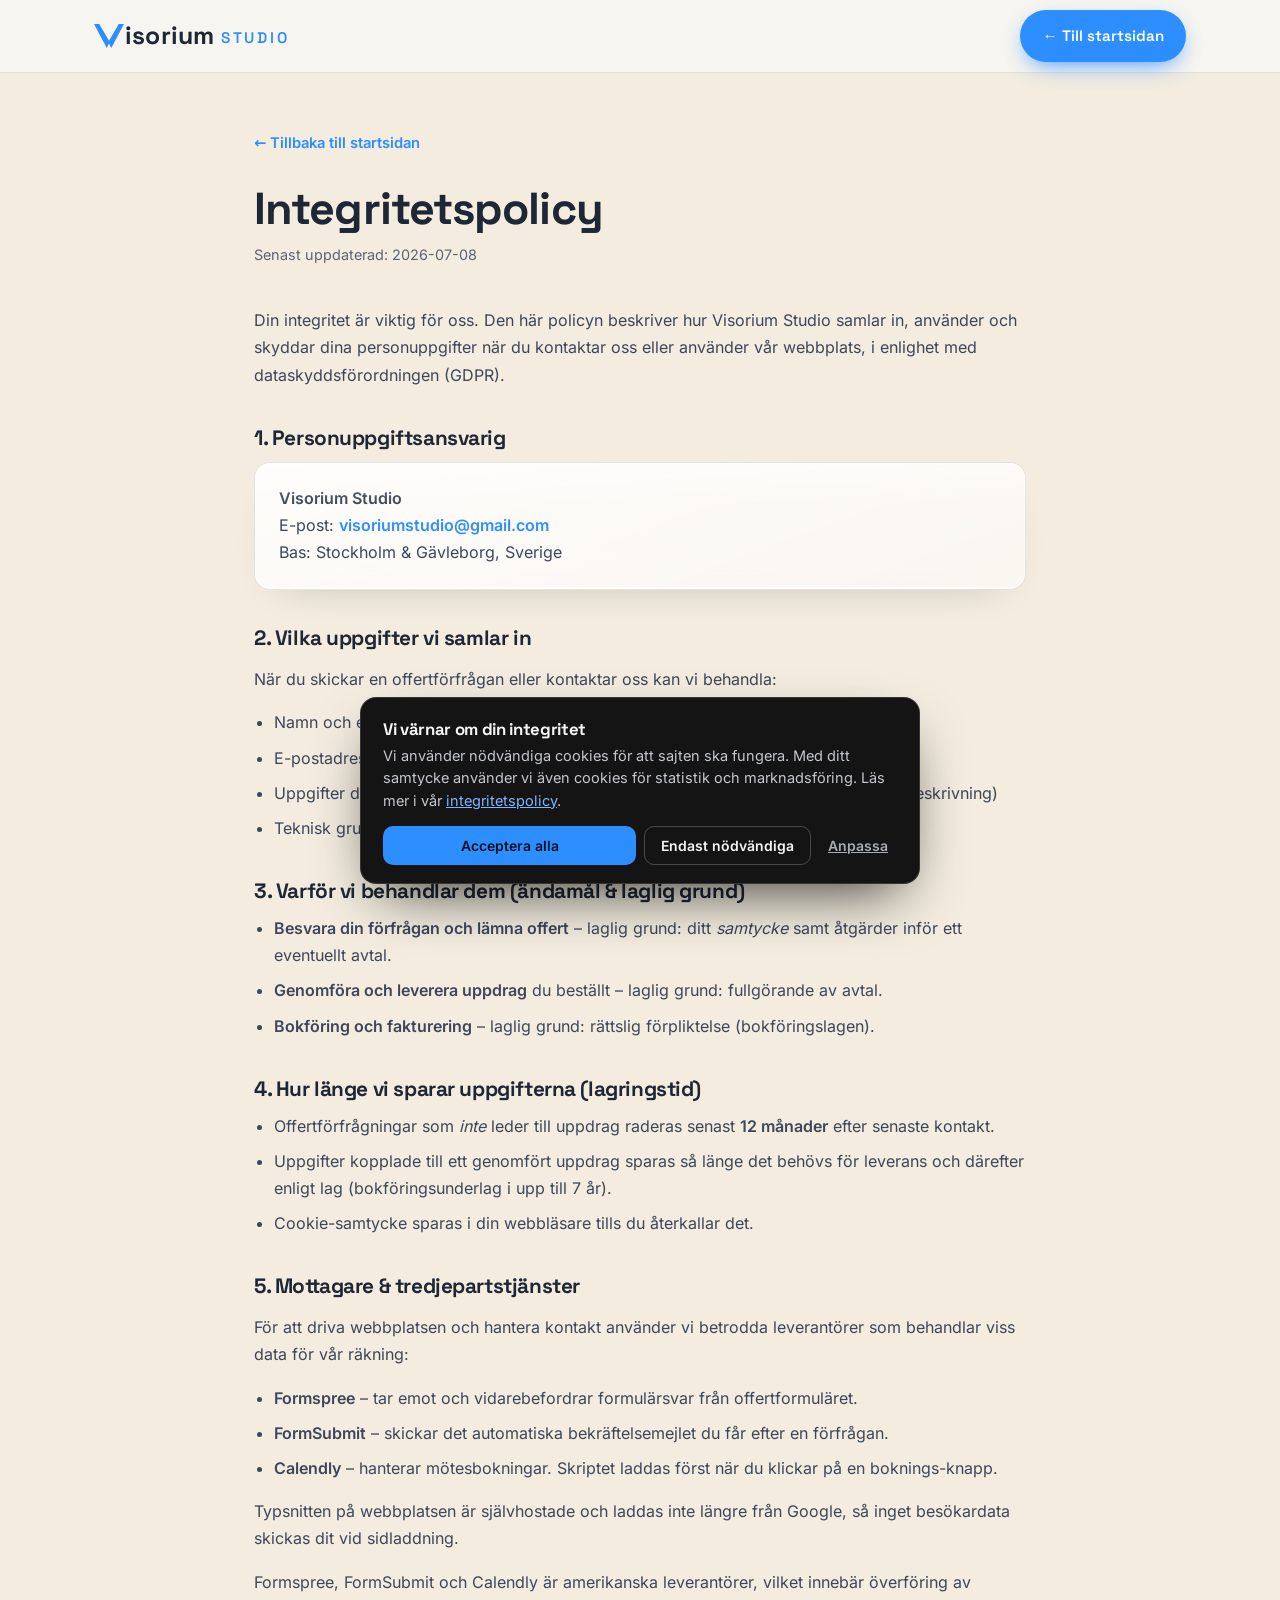
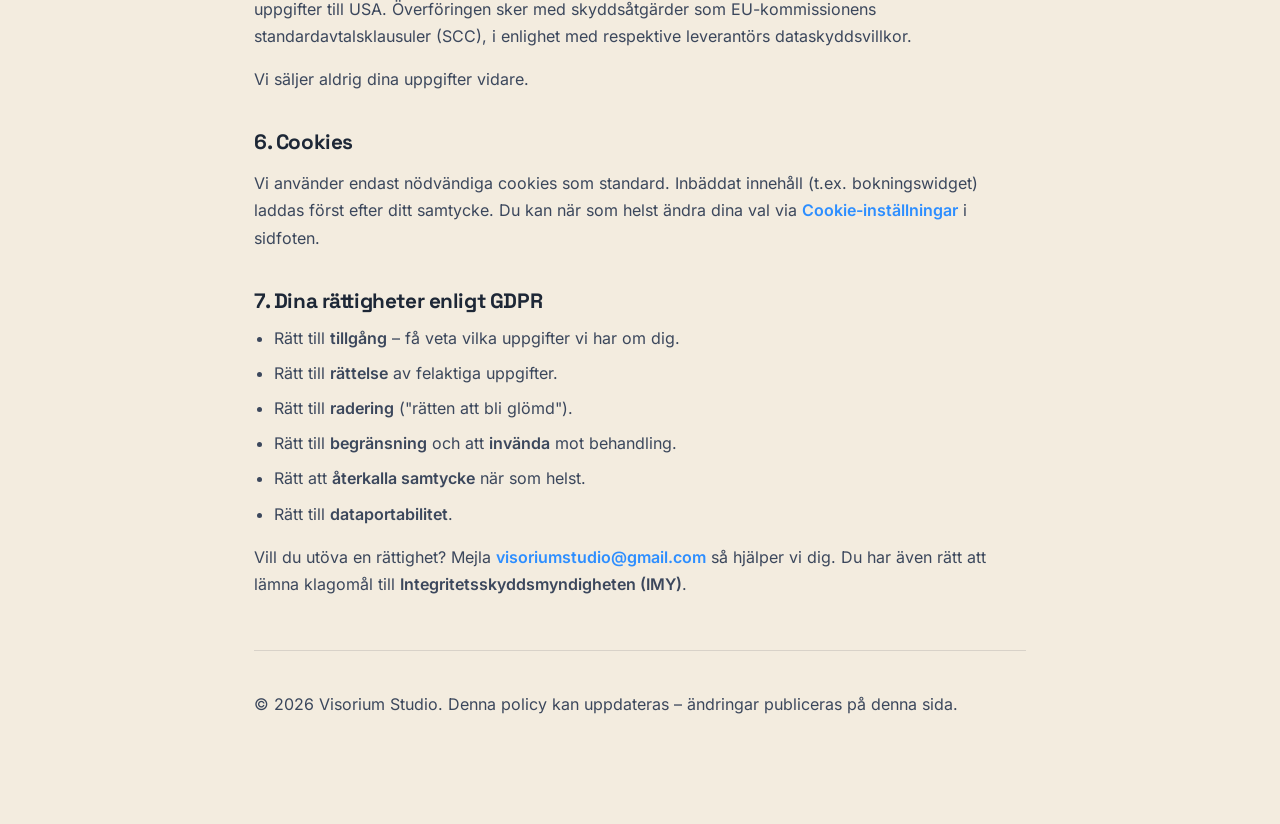
==== commit 86156ea5: "Integritetspolicy: gör de sju rubrikerna mörka (från vit) för läsbarhet Co-Authored-By: Claude Opus " ====
--- a/integritetspolicy.html
+++ b/integritetspolicy.html
@@ -18,7 +18,7 @@
   .legal-back{display:inline-flex;align-items:center;gap:.5em;margin-bottom:28px}
   .legal h1{font-size:clamp(2rem,4vw,2.8rem);margin:0 0 10px}
   .legal .updated{color:var(--muted-2);font-size:.9rem;margin:0 0 40px}
-  .legal h2{font-size:1.3rem;margin:38px 0 12px;color:#fff}
+  .legal h2{font-size:1.3rem;margin:38px 0 12px;color:#1D2736}
   .legal p,.legal li{color:var(--muted);font-size:1rem;line-height:1.7}
   .legal ul{padding-left:20px;display:grid;gap:8px;margin:0 0 8px}
   .legal a{color:var(--accent);font-weight:600}
--- a/aura.css
+++ b/aura.css
@@ -263,3 +263,16 @@
 
 /* ---- Privat: processen har 4 steg (inte 5) → 4 kolumner på desktop, ingen tom ruta ---- */
 @media(min-width:981px){.steps-privat{grid-template-columns:repeat(4,1fr)}}
+
+/* ---- Pris inkl. moms (liten text bredvid priset) ---- */
+.price-vat{font-family:Inter,-apple-system,sans-serif;font-size:.72rem;font-weight:600;
+  color:var(--muted);letter-spacing:.02em;white-space:nowrap;margin-left:.45em;vertical-align:middle}
+
+/* ---- "Mest populär"-etiketten: tydligt framför kortet (inte täckt) ---- */
+.pricing{padding-top:18px}
+.price.featured{z-index:2}
+.badge{top:-15px;z-index:5;box-shadow:0 6px 16px -6px rgba(45,142,255,.75)}
+@media(max-width:760px){.pricing .price.featured{margin-top:22px}}
+
+/* ---- Honeypot (spam-fälla): helt dold för människor, syns bara för bots ---- */
+.hp-field{position:absolute !important;left:-9999px;top:auto;width:1px;height:1px;overflow:hidden}
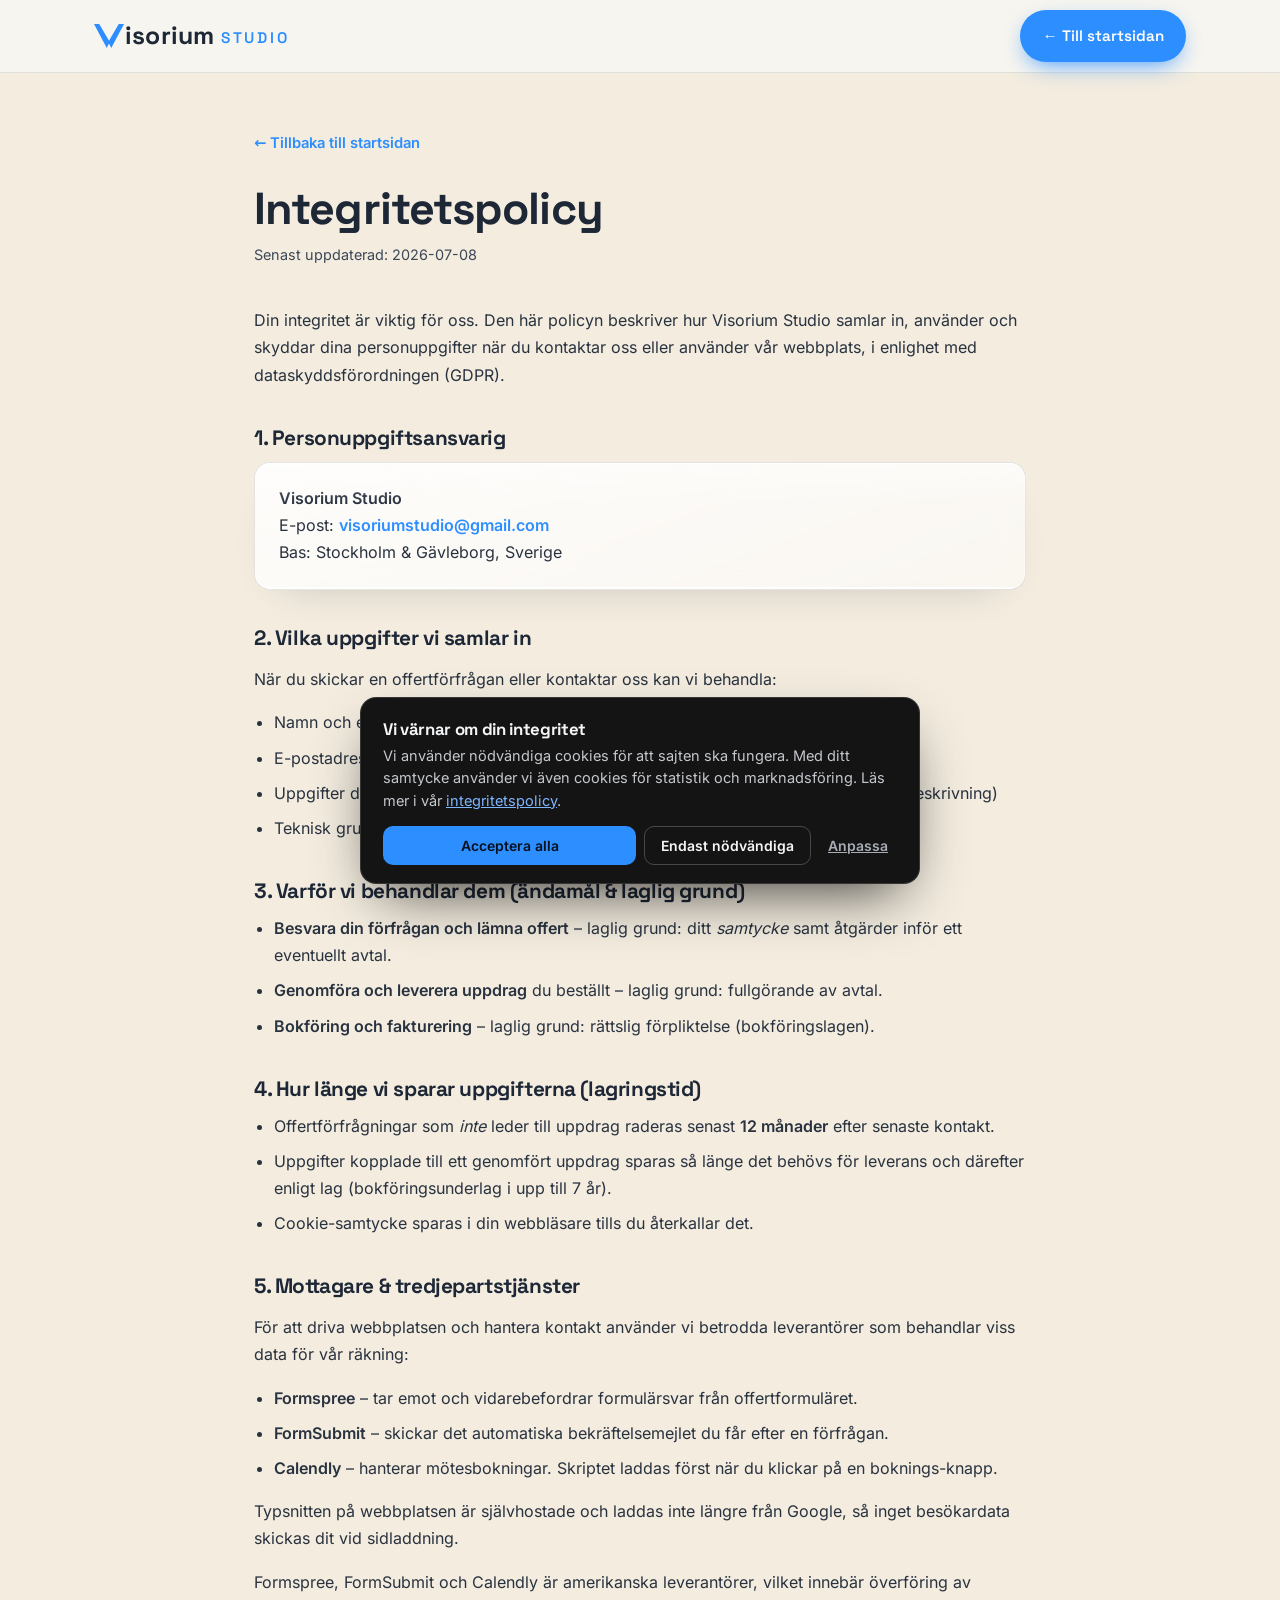
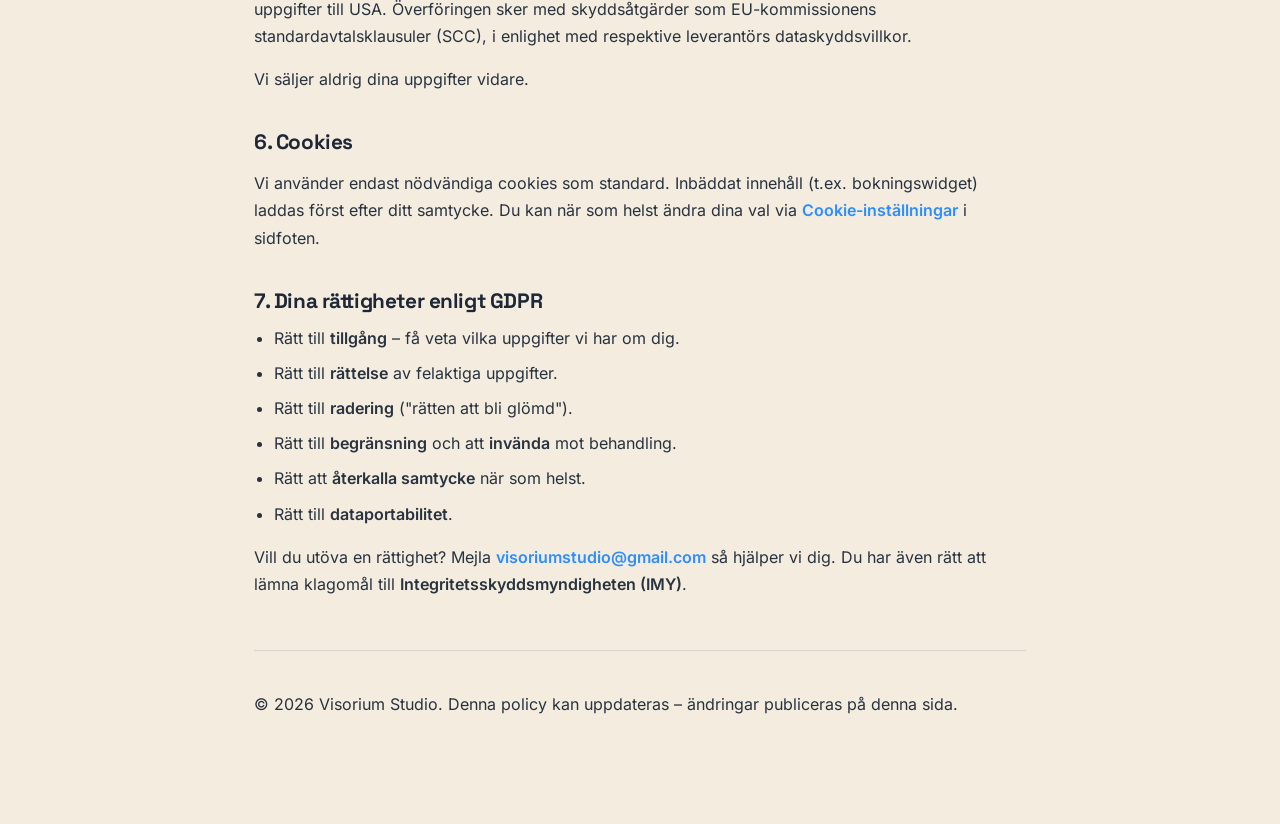
==== commit a16ec48b: "Text: mörkare brödtext för läsbarhet + ta bort 'endast' (FAQ) och 'i hela landet' - Mörkade --muted/" ====
--- a/integritetspolicy.html
+++ b/integritetspolicy.html
@@ -11,7 +11,7 @@
 <meta name="theme-color" content="#1b2740" />
 <link rel="stylesheet" href="fonts.css" />
 <link rel="stylesheet" href="styles.css" />
-<link rel="stylesheet" href="aura.css?v=5" />
+<link rel="stylesheet" href="aura.css?v=20" />
 <link rel="stylesheet" href="experience.css?v=3" />
 <style>
   .legal-wrap{max-width:820px;margin:0 auto;padding:130px 24px 90px}
--- a/aura.css
+++ b/aura.css
@@ -18,8 +18,8 @@
   --border:rgba(20,30,45,.12);
   --border-strong:rgba(20,30,45,.22);
   --text:#1D2736;               /* mörk navy-skiffer */
-  --muted:#3B475C;
-  --muted-2:#586579;
+  --muted:#29323F;
+  --muted-2:#3C4757;
   --accent:#2D8EFF;             /* varumärkets blå – bevarad */
   --accent-deep:#1B6FE0;
   --accent-soft:rgba(45,142,255,.13);
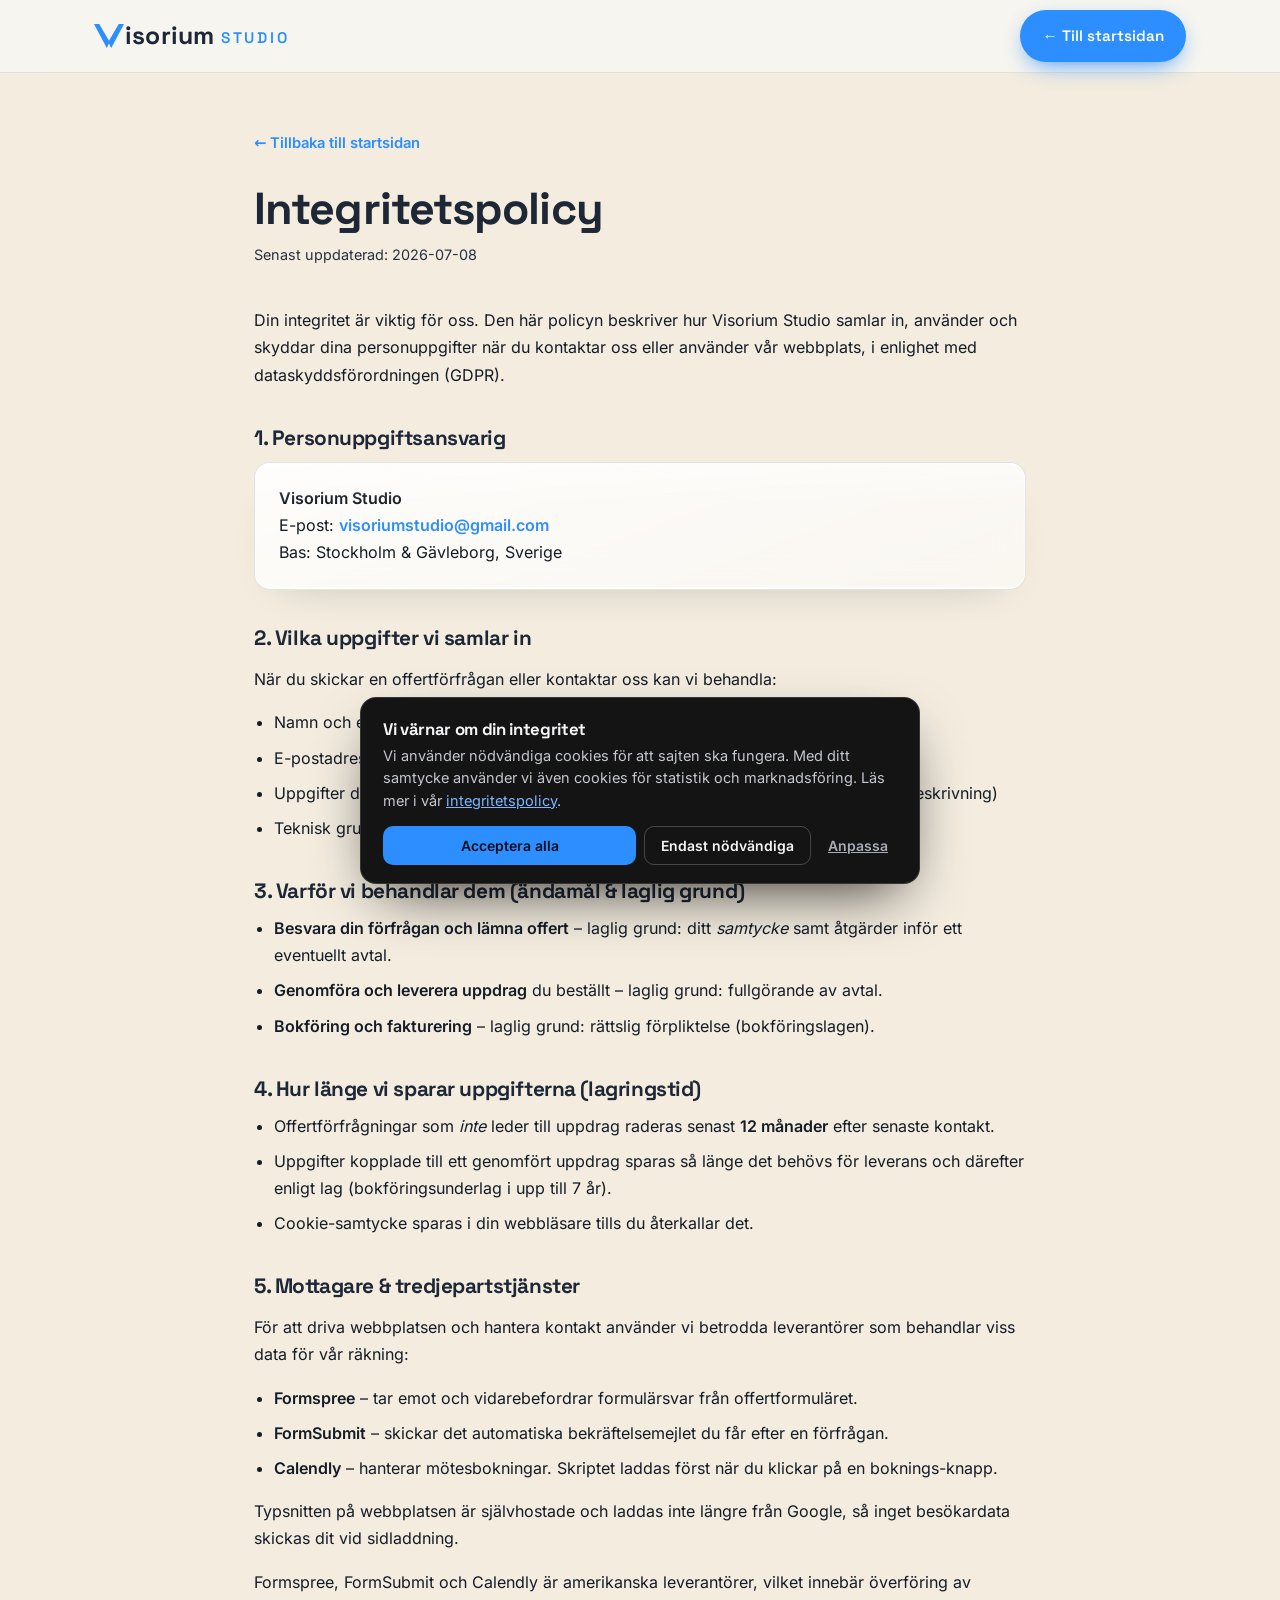
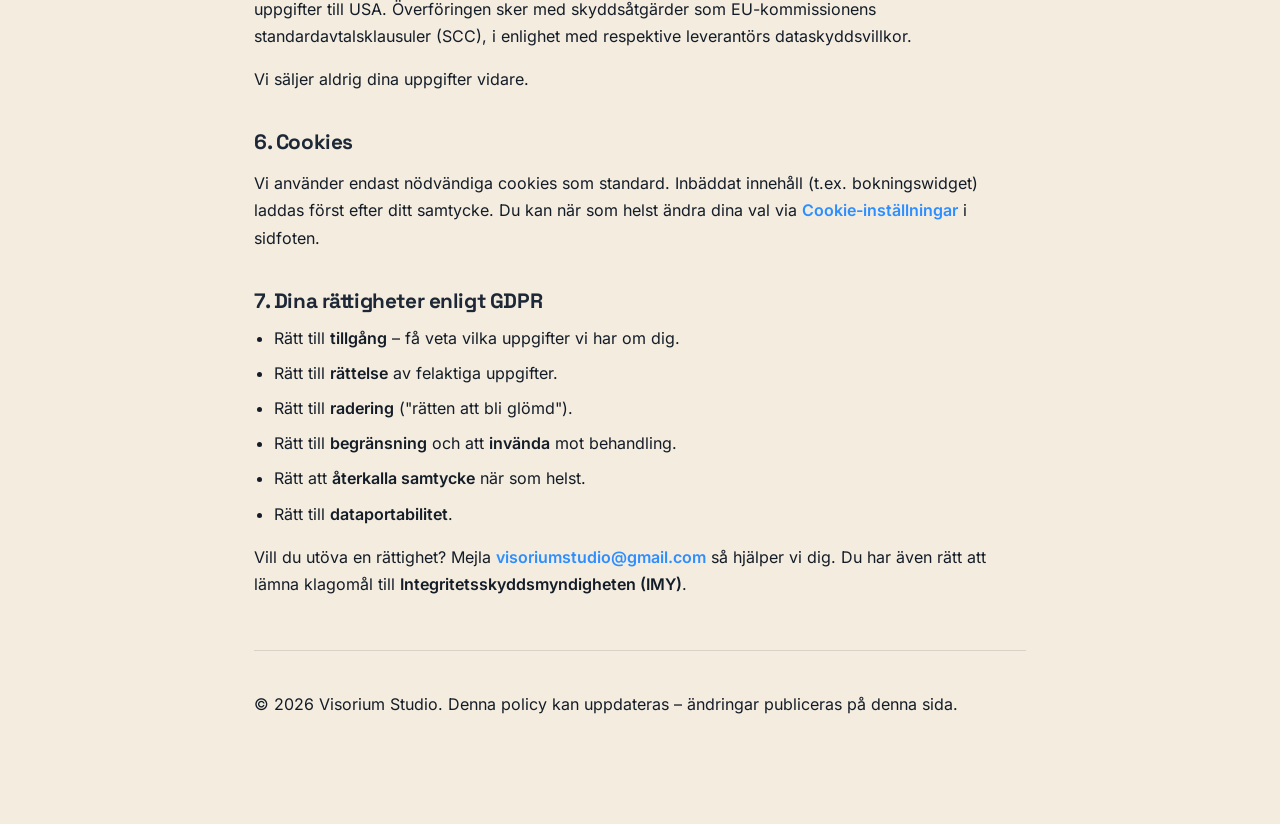
==== commit cde285be: "Text: gör brödtexten ännu mörkare (nästan kolsvart) för bästa läsbarhet Co-Authored-By: Claude Opus " ====
--- a/integritetspolicy.html
+++ b/integritetspolicy.html
@@ -11,7 +11,7 @@
 <meta name="theme-color" content="#1b2740" />
 <link rel="stylesheet" href="fonts.css" />
 <link rel="stylesheet" href="styles.css" />
-<link rel="stylesheet" href="aura.css?v=20" />
+<link rel="stylesheet" href="aura.css?v=21" />
 <link rel="stylesheet" href="experience.css?v=3" />
 <style>
   .legal-wrap{max-width:820px;margin:0 auto;padding:130px 24px 90px}
--- a/aura.css
+++ b/aura.css
@@ -18,8 +18,8 @@
   --border:rgba(20,30,45,.12);
   --border-strong:rgba(20,30,45,.22);
   --text:#1D2736;               /* mörk navy-skiffer */
-  --muted:#29323F;
-  --muted-2:#3C4757;
+  --muted:#141C27;
+  --muted-2:#26313F;
   --accent:#2D8EFF;             /* varumärkets blå – bevarad */
   --accent-deep:#1B6FE0;
   --accent-soft:rgba(45,142,255,.13);
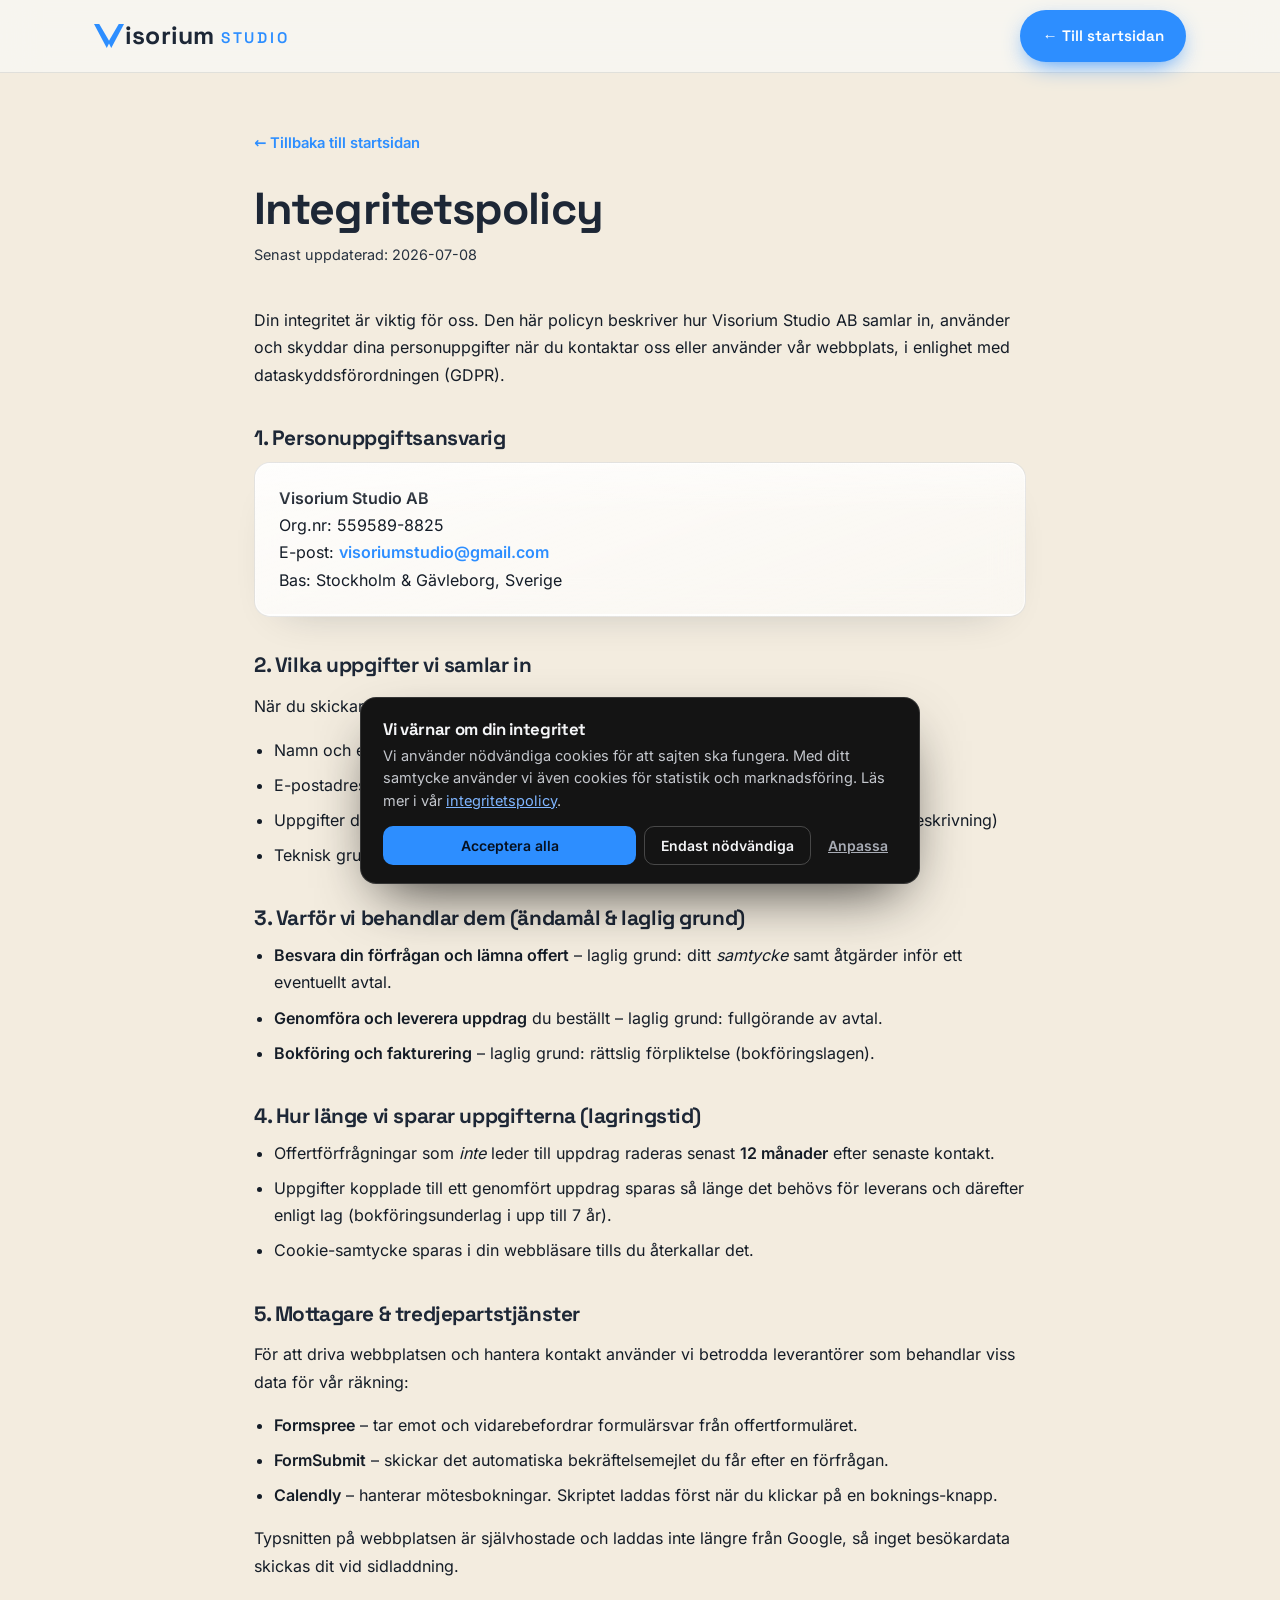
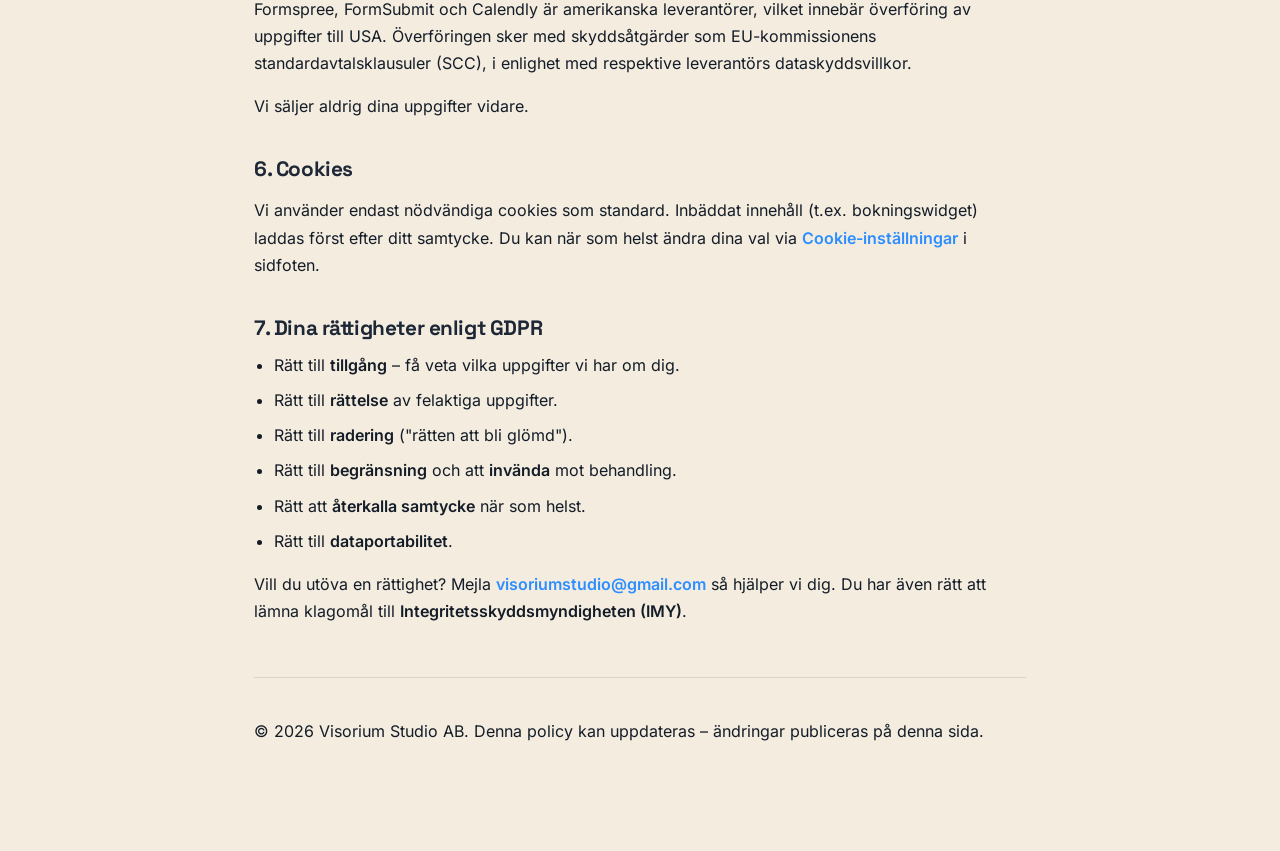
==== commit 74759969: "Bolagsnamn AB + org.nr i policy, rensa lägsta budgetval i Visorium AI - Sidfot (index, kundresa) och" ====
--- a/integritetspolicy.html
+++ b/integritetspolicy.html
@@ -49,11 +49,12 @@
     <h1>Integritetspolicy</h1>
     <p class="updated">Senast uppdaterad: 2026-07-08</p>
 
-    <p>Din integritet är viktig för oss. Den här policyn beskriver hur Visorium Studio samlar in, använder och skyddar dina personuppgifter när du kontaktar oss eller använder vår webbplats, i enlighet med dataskyddsförordningen (GDPR).</p>
+    <p>Din integritet är viktig för oss. Den här policyn beskriver hur Visorium Studio AB samlar in, använder och skyddar dina personuppgifter när du kontaktar oss eller använder vår webbplats, i enlighet med dataskyddsförordningen (GDPR).</p>
 
     <h2>1. Personuppgiftsansvarig</h2>
     <div class="card">
-      <p><strong>Visorium Studio</strong><br />
+      <p><strong>Visorium Studio AB</strong><br />
+      Org.nr: 559589-8825<br />
       E-post: <a href="mailto:visoriumstudio@gmail.com">visoriumstudio@gmail.com</a><br />
       Bas: Stockholm &amp; Gävleborg, Sverige</p>
     </div>
@@ -107,7 +108,7 @@
     <p>Vill du utöva en rättighet? Mejla <a href="mailto:visoriumstudio@gmail.com">visoriumstudio@gmail.com</a> så hjälper vi dig. Du har även rätt att lämna klagomål till <strong>Integritetsskyddsmyndigheten (IMY)</strong>.</p>
 
     <div class="legal-foot">
-      <p>© <span id="year"></span> Visorium Studio. Denna policy kan uppdateras – ändringar publiceras på denna sida.</p>
+      <p>© <span id="year"></span> Visorium Studio AB. Denna policy kan uppdateras – ändringar publiceras på denna sida.</p>
     </div>
   </div>
 </main>
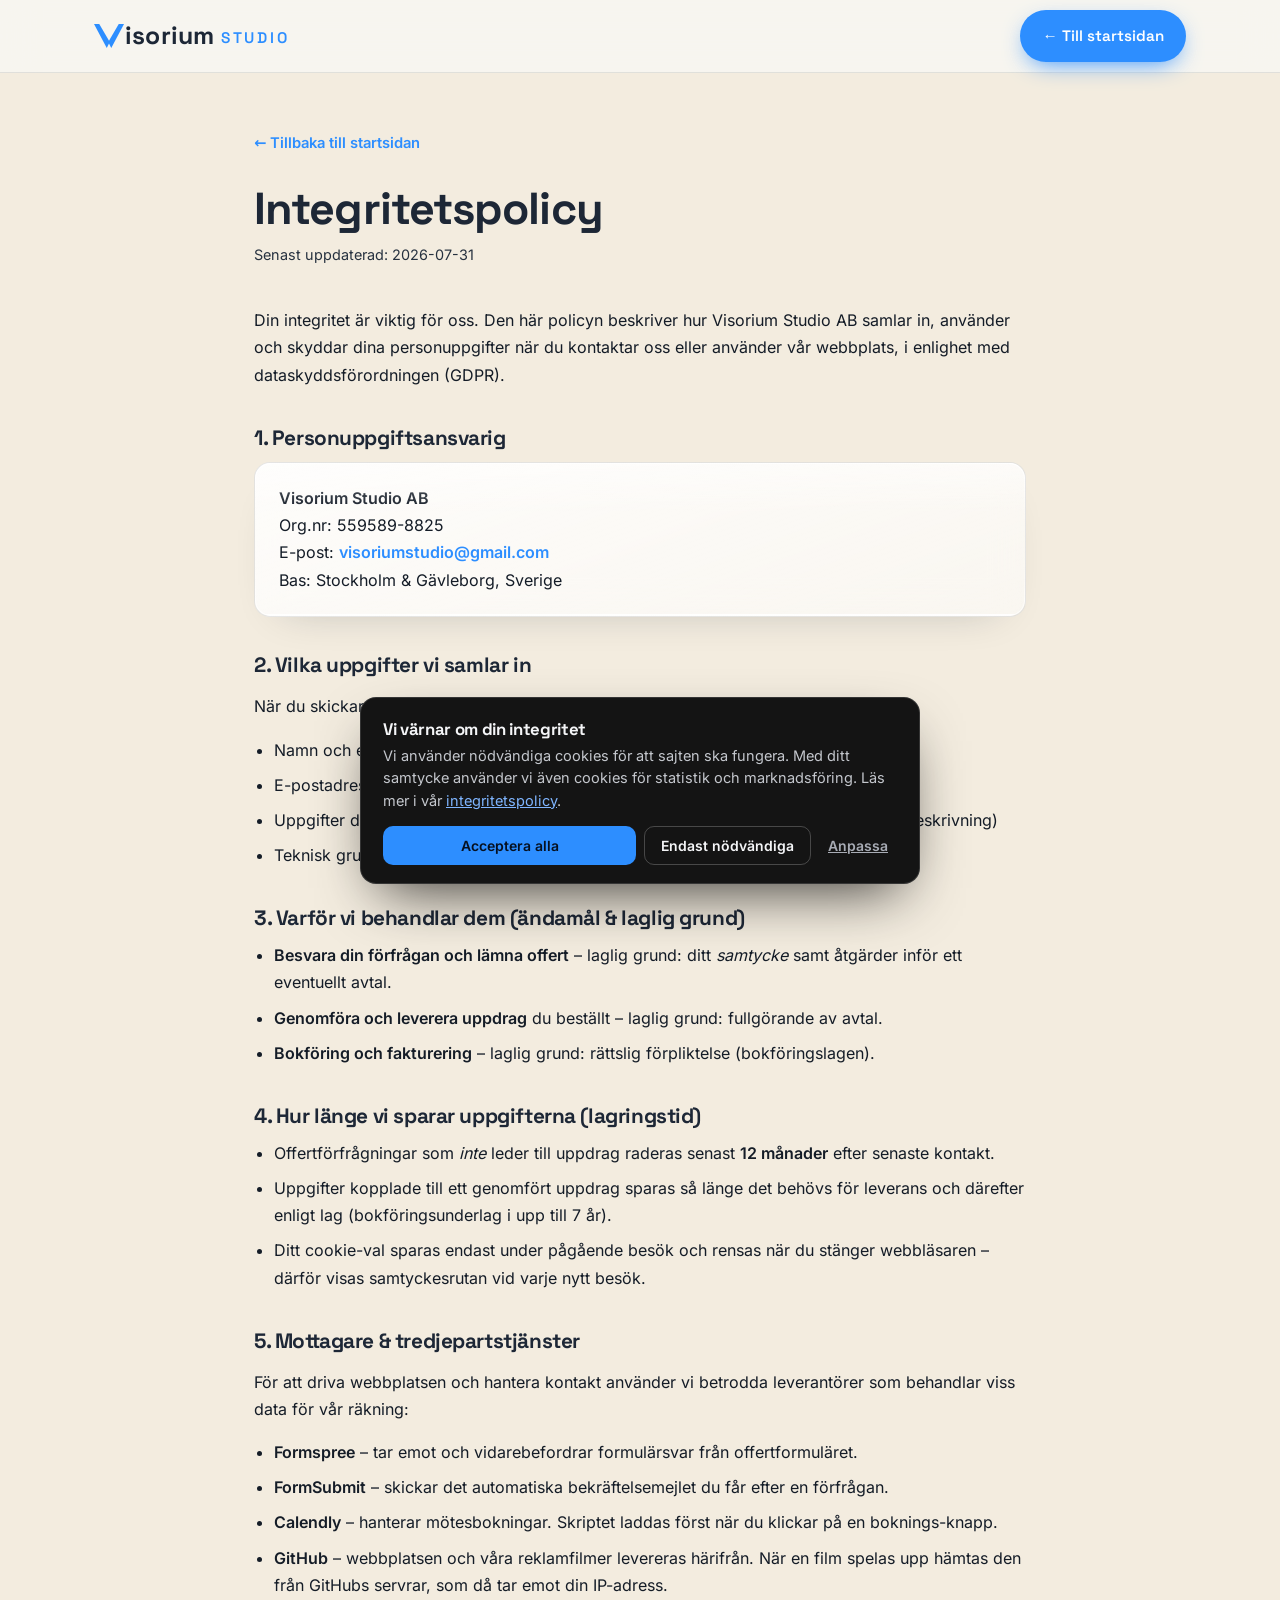
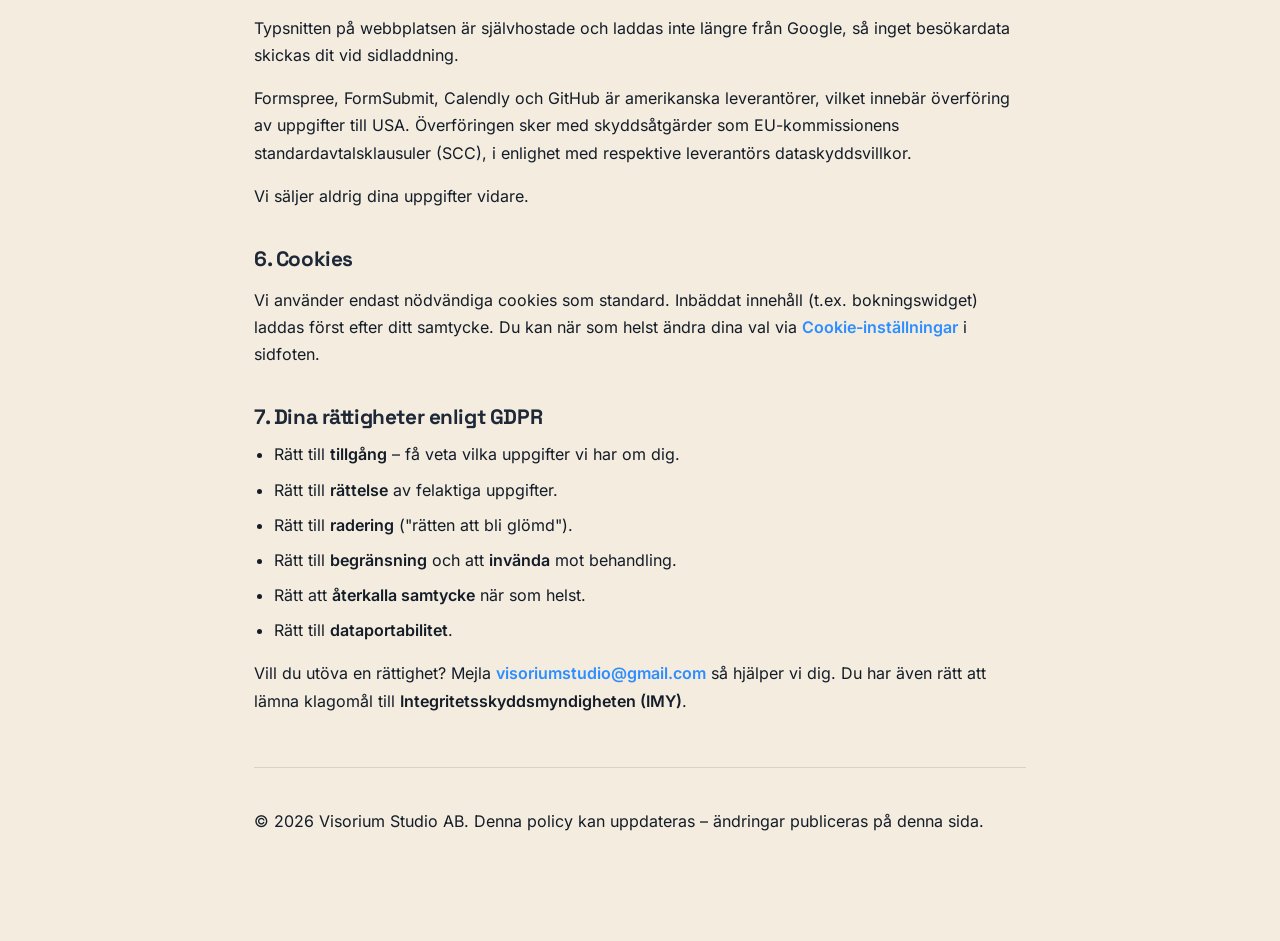
==== commit 451bb566: "Integritetspolicy: uppdatera cookie-lagring, lägg till GitHub som mottagare - Cookie-valet sparas nu" ====
--- a/integritetspolicy.html
+++ b/integritetspolicy.html
@@ -11,7 +11,7 @@
 <meta name="theme-color" content="#1b2740" />
 <link rel="stylesheet" href="fonts.css" />
 <link rel="stylesheet" href="styles.css" />
-<link rel="stylesheet" href="aura.css?v=21" />
+<link rel="stylesheet" href="aura.css?v=22" />
 <link rel="stylesheet" href="experience.css?v=3" />
 <style>
   .legal-wrap{max-width:820px;margin:0 auto;padding:130px 24px 90px}
@@ -26,6 +26,10 @@
   .legal .card p{margin:0}
   .legal-foot{margin-top:52px;padding-top:24px;border-top:1px solid var(--border);color:var(--muted-2);font-size:.9rem}
 </style>
+<link rel="icon" href="favicon.svg" type="image/svg+xml" />
+<link rel="icon" href="favicon-32.png" sizes="32x32" type="image/png" />
+<link rel="icon" href="favicon-16.png" sizes="16x16" type="image/png" />
+<link rel="apple-touch-icon" href="apple-touch-icon.png" />
 </head>
 <body>
 
@@ -47,7 +51,7 @@
     <a href="index.html" class="legal-back card-link">← Tillbaka till startsidan</a>
 
     <h1>Integritetspolicy</h1>
-    <p class="updated">Senast uppdaterad: 2026-07-08</p>
+    <p class="updated">Senast uppdaterad: 2026-07-31</p>
 
     <p>Din integritet är viktig för oss. Den här policyn beskriver hur Visorium Studio AB samlar in, använder och skyddar dina personuppgifter när du kontaktar oss eller använder vår webbplats, i enlighet med dataskyddsförordningen (GDPR).</p>
 
@@ -79,7 +83,7 @@
     <ul>
       <li>Offertförfrågningar som <em>inte</em> leder till uppdrag raderas senast <strong>12 månader</strong> efter senaste kontakt.</li>
       <li>Uppgifter kopplade till ett genomfört uppdrag sparas så länge det behövs för leverans och därefter enligt lag (bokföringsunderlag i upp till 7 år).</li>
-      <li>Cookie-samtycke sparas i din webbläsare tills du återkallar det.</li>
+      <li>Ditt cookie-val sparas endast under pågående besök och rensas när du stänger webbläsaren – därför visas samtyckesrutan vid varje nytt besök.</li>
     </ul>
 
     <h2>5. Mottagare &amp; tredjepartstjänster</h2>
@@ -88,9 +92,10 @@
       <li><strong>Formspree</strong> – tar emot och vidarebefordrar formulärsvar från offertformuläret.</li>
       <li><strong>FormSubmit</strong> – skickar det automatiska bekräftelsemejlet du får efter en förfrågan.</li>
       <li><strong>Calendly</strong> – hanterar mötesbokningar. Skriptet laddas först när du klickar på en boknings-knapp.</li>
+      <li><strong>GitHub</strong> – webbplatsen och våra reklamfilmer levereras härifrån. När en film spelas upp hämtas den från GitHubs servrar, som då tar emot din IP-adress.</li>
     </ul>
     <p>Typsnitten på webbplatsen är självhostade och laddas inte längre från Google, så inget besökardata skickas dit vid sidladdning.</p>
-    <p>Formspree, FormSubmit och Calendly är amerikanska leverantörer, vilket innebär överföring av uppgifter till USA. Överföringen sker med skyddsåtgärder som EU-kommissionens standardavtalsklausuler (SCC), i enlighet med respektive leverantörs dataskyddsvillkor.</p>
+    <p>Formspree, FormSubmit, Calendly och GitHub är amerikanska leverantörer, vilket innebär överföring av uppgifter till USA. Överföringen sker med skyddsåtgärder som EU-kommissionens standardavtalsklausuler (SCC), i enlighet med respektive leverantörs dataskyddsvillkor.</p>
     <p>Vi säljer aldrig dina uppgifter vidare.</p>
 
     <h2>6. Cookies</h2>
--- a/aura.css
+++ b/aura.css
@@ -276,3 +276,20 @@
 
 /* ---- Honeypot (spam-fälla): helt dold för människor, syns bara för bots ---- */
 .hp-field{position:absolute !important;left:-9999px;top:auto;width:1px;height:1px;overflow:hidden}
+
+/* ---- Bekräftelse efter bokat möte (Calendly) ---- */
+.booked-overlay{position:fixed;inset:0;z-index:1200;display:none;place-items:center;padding:24px;
+  background:rgba(12,18,28,.72);-webkit-backdrop-filter:blur(6px);backdrop-filter:blur(6px)}
+.booked-overlay.open{display:grid;animation:fade .25s var(--ease)}
+.booked-card{position:relative;width:100%;max-width:460px;text-align:center;
+  background:rgba(255,255,255,.96);border:1px solid rgba(20,30,45,.12);border-radius:20px;
+  padding:38px 30px 30px;box-shadow:0 40px 90px -40px rgba(12,20,34,.6)}
+.booked-card h3{font-size:1.45rem;margin:0 0 10px;color:var(--text)}
+.booked-card p{color:var(--muted);margin:0 0 12px;line-height:1.6}
+.booked-card .booked-help{font-size:.9rem;color:var(--muted-2)}
+.booked-card .booked-help a{color:var(--accent);font-weight:600}
+.booked-card .btn{margin-top:8px}
+.booked-close{position:absolute;top:12px;right:14px;width:36px;height:36px;border-radius:10px;
+  border:1px solid rgba(20,30,45,.12);background:rgba(255,255,255,.7);color:var(--text);
+  font-size:1.4rem;line-height:1;cursor:pointer}
+.booked-close:hover{background:#fff;border-color:var(--accent)}
